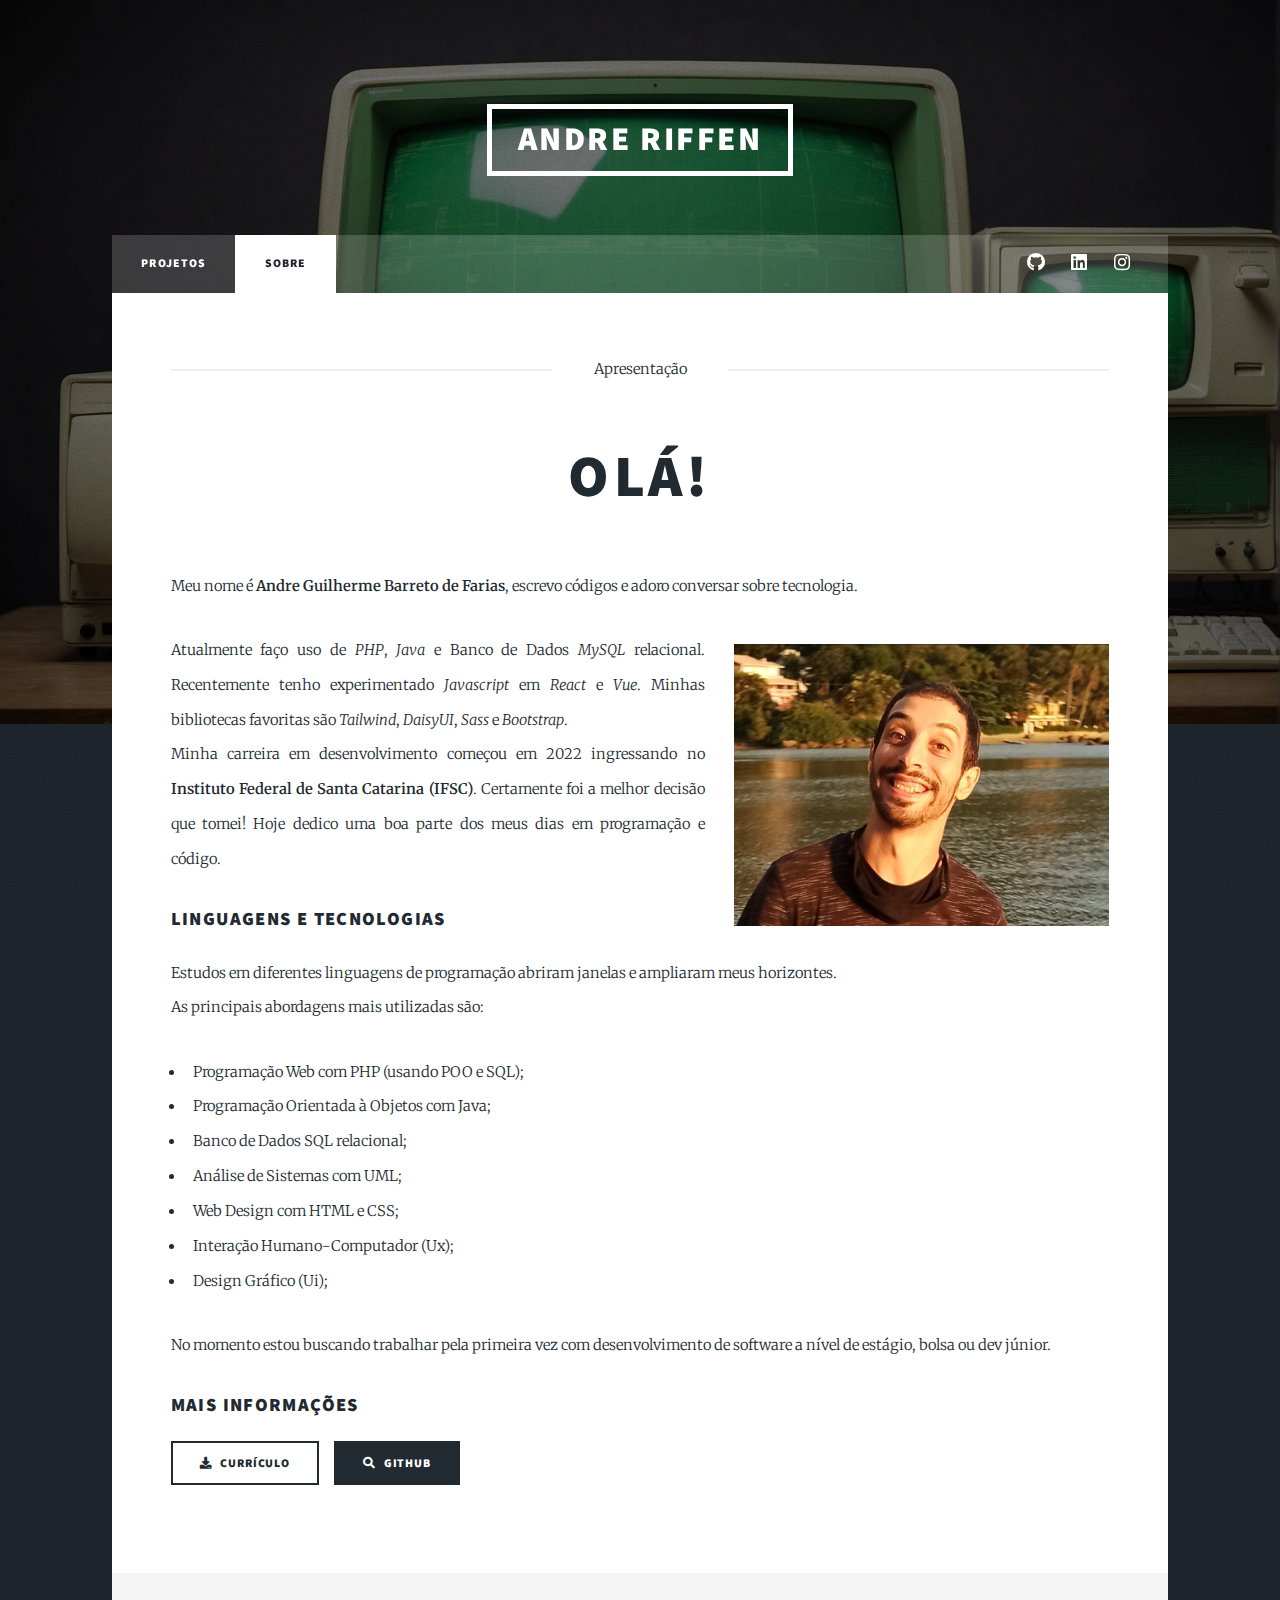
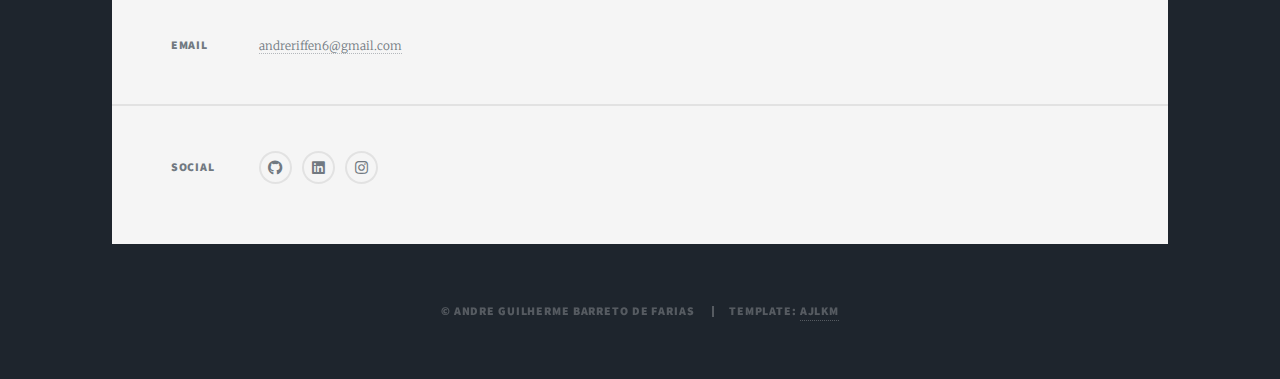
==== sobre.html @ a6f7c2d5 "Commit" ====
<!DOCTYPE HTML>
<html lang="pt">
	<head>
		<title>Andre Riffen - Sobre</title>
		<meta charset="utf-8" />
		<meta name="viewport" content="width=device-width, initial-scale=1, user-scalable=no" />
		<link rel="stylesheet" href="assets/css/main.css" />
		<noscript>
			<link rel="stylesheet" href="assets/css/noscript.css" />
		</noscript>
	</head>
	<body class="is-preload">
		<div id="wrapper">
			<header id="header">
				<a href="index.html" class="logo">Andre Riffen</a>
			</header>
			<nav id="nav">
				<ul class="links">
					<li>
						<a href="index.html#header">Projetos</a>
					</li>
					<li class="active">
						<a href="sobre.html">Sobre</a>
					</li>
				</ul>
				<ul class="icons">
					<li>
						<a href="https://github.com/andreriffen" class="icon brands fa-github" target="_blank">
							<span class="label">GitHub</span>
						</a>
					</li>
					<li>
						<a href="https://www.linkedin.com/in/andre-gbf/" class="icon brands fa-linkedin" target="_blank">
							<span class="label">LinkedIn</span>
						</a>
					</li>
					<li>
						<a href="https://instagram.com/andreriffen" class="icon brands fa-instagram" target="_blank">
							<span class="label">Instagram</span>
						</a>
					</li>
				</ul>
			</nav>
			<div id="main">
				<section class="post">
					<header class="major">
						<span class="date">Apresentação</span>
						<h1>Olá!</h1>
					</header>
					<p>Meu nome é <b>Andre Guilherme Barreto de Farias</b>, escrevo códigos e adoro conversar sobre tecnologia. </p>
					<p>
						<span class="image right">
							<img src="images/Perfil.jpg" alt="Imagem de Perfil de André." />
						</span> Atualmente faço uso de <i>PHP</i>, <i>Java</i> e Banco de Dados <i>MySQL</i> relacional. Recentemente tenho experimentado <i>Javascript</i> em <i>React</i> e <i>Vue</i>. Minhas bibliotecas favoritas são <i>Tailwind</i>, <i>DaisyUI</i>, <i>Sass</i> e <i>Bootstrap</i>. <br> Minha carreira em desenvolvimento começou em 2022 ingressando no <b>Instituto Federal de Santa Catarina (IFSC)</b>. Certamente foi a melhor decisão que tomei! Hoje dedico uma boa parte dos meus dias em programação e código.
					</p>
					<h3>Linguagens e tecnologias</h3>
					<p>Estudos em diferentes linguagens de programação abriram janelas e ampliaram meus horizontes. <br>As principais abordagens mais utilizadas são: </p>
					<ul>
						<li>Programação Web com PHP (usando POO e SQL);</li>
						<li>Programação Orientada à Objetos com Java;</li>
						<li>Banco de Dados SQL relacional;</li>
						<li>Análise de Sistemas com UML;</li>
						<li>Web Design com HTML e CSS;</li>
						<li>Interação Humano-Computador (Ux);</li>
						<li>Design Gráfico (Ui);</li>
					</ul>
					</p>
					<p>No momento estou buscando trabalhar pela primeira vez com desenvolvimento de software a nível de estágio, bolsa ou dev júnior.</p>
					<h3>Mais informações</h3>
					<ul class="actions">
						<li>
							<a href="https://drive.google.com/file/d/1slwstRq8w5-bL5fwJcNVkYHIpx7Bd0hh/view?usp=sharing" class="button icon solid fa-download">Currículo</a>
						</li>
						<li>
							<a href="https://github.com/andreriffen" class="button primary icon solid fa-search">GitHub</a>
						</li>
					</ul>
				</section>
			</div>
			<footer id="footer">
				<section class="split contact">
					<section>
						<h3>Email</h3>
						<p>
							<a href="mailto:andreriffen6@gmail.com"> andreriffen6@gmail.com</a>
						</p>
					</section>
					<section>
						<h3>Social</h3>
						<ul class="icons alt">
							<li>
								<a href="https://github.com/andreriffen/" class="icon brands alt fa-github" target="_blank">
									<span class="label">GitHub</span>
								</a>
							</li>
							<li>
								<a href="https://www.linkedin.com/in/andre-gbf/" class="icon brands alt fa-linkedin" target="_blank">
									<span class="label">LinkedIn</span>
								</a>
							</li>
							<li>
								<a href="https://www.instagram.com/andreriffen/" class="icon brands alt fa-instagram" target="_blank">
									<span class="label">Instagram</span>
								</a>
							</li>
						</ul>
					</section>
				</section>
			</footer>
			<div id="copyright">
				<ul>
					<li>&copy; Andre Guilherme Barreto de Farias</li>
					<li>Template: <a href="https://aj.lkn.io/" target="_blank">Ajlkm</a>
					</li>
				</ul>
			</div>
		</div>
		<script src="assets/js/jquery.min.js"></script>
		<script src="assets/js/jquery.scrollex.min.js"></script>
		<script src="assets/js/jquery.scrolly.min.js"></script>
		<script src="assets/js/browser.min.js"></script>
		<script src="assets/js/breakpoints.min.js"></script>
		<script src="assets/js/util.js"></script>
		<script src="assets/js/main.js"></script>
	</body>
</html>
---- assets/css/main.css ----
@import url(fontawesome-all.min.css);
@import url("https://fonts.googleapis.com/css?family=Merriweather:300,700,300italic,700italic|Source+Sans+Pro:900");

html, body, div, span, applet, object,
iframe, h1, h2, h3, h4, h5, h6, p, blockquote,
pre, a, abbr, acronym, address, big, cite,
code, del, dfn, em, img, ins, kbd, q, s, samp,
small, strike, strong, sub, sup, tt, var, b,
u, i, center, dl, dt, dd, ol, ul, li, fieldset,
form, label, legend, table, caption, tbody,
tfoot, thead, tr, th, td, article, aside,
canvas, details, embed, figure, figcaption,
footer, header, hgroup, menu, nav, output, ruby,
section, summary, time, mark, audio, video {
	margin: 0;
	padding: 0;
	border: 0;
	font-size: 100%;
	font: inherit;
	vertical-align: baseline;}

article, aside, details, figcaption, figure,
footer, header, hgroup, menu, nav, section {
	display: block;}

body {
	line-height: 1;
}

ol, ul {
	list-style: none;
}

blockquote, q {
	quotes: none;
}

	blockquote:before, blockquote:after, q:before, q:after {
		content: '';
		content: none;
	}

table {
	border-collapse: collapse;
	border-spacing: 0;
}

body {
	-webkit-text-size-adjust: none;
}

mark {
	background-color: transparent;
	color: inherit;
}

input::-moz-focus-inner {
	border: 0;
	padding: 0;
}

input, select, textarea {
	-moz-appearance: none;
	-webkit-appearance: none;
	-ms-appearance: none;
	appearance: none;
}

/* Basic */

	@-ms-viewport {
		width: device-width;
	}

	body {
		-ms-overflow-style: scrollbar;
	}

	@media screen and (max-width: 480px) {

		html, body {
			min-width: 320px;
		}

	}

	html {
		box-sizing: border-box;
	}

	*, *:before, *:after {
		box-sizing: inherit;
	}

	body {
		background-color: #1e252d;
	}

		body.is-preload *, body.is-preload *:before, body.is-preload *:after {
			-moz-animation: none !important;
			-webkit-animation: none !important;
			-ms-animation: none !important;
			animation: none !important;
			-moz-transition: none !important;
			-webkit-transition: none !important;
			-ms-transition: none !important;
			transition: none !important;
		}

/* Type */

	html {
		font-size: 16pt;
	}

		@media screen and (max-width: 1680px) {

			html {
				font-size: 12pt;
			}

		}

		@media screen and (max-width: 1280px) {

			html {
				font-size: 11pt;
			}

		}

		@media screen and (max-width: 360px) {

			html {
				font-size: 10pt;
			}

		}

	body {
		color: #212931;
	}

	body, input, select, textarea {
		font-family: "Merriweather", Georgia, serif;
		font-weight: 300;
		font-size: 1rem;
		line-height: 2.375;
	}

	a {
		-moz-transition: color 0.2s ease-in-out, background-color 0.2s ease-in-out, border-color 0.2s ease-in-out, box-shadow 0.2s ease-in-out;
		-webkit-transition: color 0.2s ease-in-out, background-color 0.2s ease-in-out, border-color 0.2s ease-in-out, box-shadow 0.2s ease-in-out;
		-ms-transition: color 0.2s ease-in-out, background-color 0.2s ease-in-out, border-color 0.2s ease-in-out, box-shadow 0.2s ease-in-out;
		transition: color 0.2s ease-in-out, background-color 0.2s ease-in-out, border-color 0.2s ease-in-out, box-shadow 0.2s ease-in-out;
		border-bottom: dotted 1px;
		text-decoration: none;
	}

		a:hover {
			border-bottom-color: transparent;
		}

	strong, b {
		font-weight: 600;
	}

	em, i {
		font-style: italic;
	}

	p {
		text-align: justify;
		margin: 0 0 2rem 0;
	}

	h1, h2, h3, h4, h5, h6 {
		font-family: "Source Sans Pro", Helvetica, sans-serif;
		font-weight: 900;
		line-height: 1.5;
		letter-spacing: 0.075em;
		text-transform: uppercase;
		margin: 0 0 1rem 0;
	}

		h1 a, h2 a, h3 a, h4 a, h5 a, h6 a {
			border-bottom: 0;
			color: inherit;
			text-decoration: none;
		}

	h1 {
		font-size: 4rem;
		line-height: 1.1;
		margin: 0 0 2rem 0;
	}

	h2 {
		font-size: 1.75rem;
		line-height: 1.3;
		margin: 0 0 1.5rem 0;
	}

	h3 {
		font-size: 1.25rem;
		margin: 0 0 1.5rem 0;
	}

	h4 {
		font-size: 1rem;
	}

	h5 {
		font-size: 0.9rem;
	}

	h6 {
		font-size: 0.8rem;
	}

	sub {
		font-size: 0.8rem;
		position: relative;
		top: 0.5rem;
	}

	sup {
		font-size: 0.8rem;
		position: relative;
		top: -0.5rem;
	}

	blockquote {
		border-left: solid 4px;
		font-style: italic;
		margin: 0 0 2rem 0;
		padding: 0.5rem 0 0.5rem 2rem;
	}

	code {
		border: solid 2px;
		font-family: "Courier New", monospace;
		font-size: 0.9rem;
		margin: 0 0.25rem;
		padding: 0.25rem 0.65rem;
	}

	pre {
		-webkit-overflow-scrolling: touch;
		font-family: "Courier New", monospace;
		font-size: 0.9rem;
		margin: 0 0 2rem 0;
	}

		pre code {
			display: block;
			line-height: 1.75;
			padding: 1rem 1.5rem;
			overflow-x: auto;
		}

	hr {
		border: 0;
		border-bottom: solid 2px;
		margin: 3rem 0;
	}

		hr.major {
			margin: 5rem 0;
		}

	.align-left {
		text-align: left;
	}

	.align-center {
		text-align: center;
	}

	.align-right {
		text-align: right;
	}

	input, select, textarea {
		color: #212931;
	}

	a {
		color: #212931;
		border-bottom-color: rgba(33, 41, 49, 0.5);
	}

		a:hover {
			border-bottom-color: transparent;
			color: #18bfef !important;
		}

	strong, b {
		color: #212931;
	}

	h1, h2, h3, h4, h5, h6 {
		color: #212931;
	}

	blockquote {
		border-left-color: #eeeeee;
	}

	code {
		background: rgba(220, 220, 220, 0.25);
		border-color: #eeeeee;
	}

	hr {
		border-bottom-color: #eeeeee;
	}

/* Row */

	.row {
		display: flex;
		flex-wrap: wrap;
		box-sizing: border-box;
		align-items: stretch;
	}

		.row > * {
			box-sizing: border-box;
		}

		.row.gtr-uniform > * > :last-child {
			margin-bottom: 0;
		}

		.row.aln-left {
			justify-content: flex-start;
		}

		.row.aln-center {
			justify-content: center;
		}

		.row.aln-right {
			justify-content: flex-end;
		}

		.row.aln-top {
			align-items: flex-start;
		}

		.row.aln-middle {
			align-items: center;
		}

		.row.aln-bottom {
			align-items: flex-end;
		}

		.row > .imp {
			order: -1;
		}

		.row > .col-1 {
			width: 8.33333%;
		}

		.row > .off-1 {
			margin-left: 8.33333%;
		}

		.row > .col-2 {
			width: 16.66667%;
		}

		.row > .off-2 {
			margin-left: 16.66667%;
		}

		.row > .col-3 {
			width: 25%;
		}

		.row > .off-3 {
			margin-left: 25%;
		}

		.row > .col-4 {
			width: 33.33333%;
		}

		.row > .off-4 {
			margin-left: 33.33333%;
		}

		.row > .col-5 {
			width: 41.66667%;
		}

		.row > .off-5 {
			margin-left: 41.66667%;
		}

		.row > .col-6 {
			width: 50%;
		}

		.row > .off-6 {
			margin-left: 50%;
		}

		.row > .col-7 {
			width: 58.33333%;
		}

		.row > .off-7 {
			margin-left: 58.33333%;
		}

		.row > .col-8 {
			width: 66.66667%;
		}

		.row > .off-8 {
			margin-left: 66.66667%;
		}

		.row > .col-9 {
			width: 75%;
		}

		.row > .off-9 {
			margin-left: 75%;
		}

		.row > .col-10 {
			width: 83.33333%;
		}

		.row > .off-10 {
			margin-left: 83.33333%;
		}

		.row > .col-11 {
			width: 91.66667%;
		}

		.row > .off-11 {
			margin-left: 91.66667%;
		}

		.row > .col-12 {
			width: 100%;
		}

		.row > .off-12 {
			margin-left: 100%;
		}

		.row.gtr-0 {
			margin-top: 0;
			margin-left: 0rem;
		}

			.row.gtr-0 > * {
				padding: 0 0 0 0rem;
			}

			.row.gtr-0.gtr-uniform {
				margin-top: 0rem;
			}

				.row.gtr-0.gtr-uniform > * {
					padding-top: 0rem;
				}

		.row.gtr-25 {
			margin-top: 0;
			margin-left: -0.375rem;
		}

			.row.gtr-25 > * {
				padding: 0 0 0 0.375rem;
			}

			.row.gtr-25.gtr-uniform {
				margin-top: -0.375rem;
			}

				.row.gtr-25.gtr-uniform > * {
					padding-top: 0.375rem;
				}

		.row.gtr-50 {
			margin-top: 0;
			margin-left: -0.75rem;
		}

			.row.gtr-50 > * {
				padding: 0 0 0 0.75rem;
			}

			.row.gtr-50.gtr-uniform {
				margin-top: -0.75rem;
			}

				.row.gtr-50.gtr-uniform > * {
					padding-top: 0.75rem;
				}

		.row {
			margin-top: 0;
			margin-left: -1.5rem;
		}

			.row > * {
				padding: 0 0 0 1.5rem;
			}

			.row.gtr-uniform {
				margin-top: -1.5rem;
			}

				.row.gtr-uniform > * {
					padding-top: 1.5rem;
				}

		.row.gtr-150 {
			margin-top: 0;
			margin-left: -2.25rem;
		}

			.row.gtr-150 > * {
				padding: 0 0 0 2.25rem;
			}

			.row.gtr-150.gtr-uniform {
				margin-top: -2.25rem;
			}

				.row.gtr-150.gtr-uniform > * {
					padding-top: 2.25rem;
				}

		.row.gtr-200 {
			margin-top: 0;
			margin-left: -3rem;
		}

			.row.gtr-200 > * {
				padding: 0 0 0 3rem;
			}

			.row.gtr-200.gtr-uniform {
				margin-top: -3rem;
			}

				.row.gtr-200.gtr-uniform > * {
					padding-top: 3rem;
				}
@media screen and(min-width: 2000px) {
	#wrapper > .bg{
		background-image: url("../../images/overlay.png"), linear-gradient(0deg, rgba(0, 0, 0, 0.1), rgba(0, 0, 0, 0.1)), url("../../images/bgg.jpg");
	}
	
}
		@media screen and (max-width: 1680px) {
			
			.row {
				display: flex;
				flex-wrap: wrap;
				box-sizing: border-box;
				align-items: stretch;
			}

				.row > * {
					box-sizing: border-box;
				}

				.row.gtr-uniform > * > :last-child {
					margin-bottom: 0;
				}

				.row.aln-left {
					justify-content: flex-start;
				}

				.row.aln-center {
					justify-content: center;
				}

				.row.aln-right {
					justify-content: flex-end;
				}

				.row.aln-top {
					align-items: flex-start;
				}

				.row.aln-middle {
					align-items: center;
				}

				.row.aln-bottom {
					align-items: flex-end;
				}

				.row > .imp-xlarge {
					order: -1;
				}

				.row > .col-1-xlarge {
					width: 8.33333%;
				}

				.row > .off-1-xlarge {
					margin-left: 8.33333%;
				}

				.row > .col-2-xlarge {
					width: 16.66667%;
				}

				.row > .off-2-xlarge {
					margin-left: 16.66667%;
				}

				.row > .col-3-xlarge {
					width: 25%;
				}

				.row > .off-3-xlarge {
					margin-left: 25%;
				}

				.row > .col-4-xlarge {
					width: 33.33333%;
				}

				.row > .off-4-xlarge {
					margin-left: 33.33333%;
				}

				.row > .col-5-xlarge {
					width: 41.66667%;
				}

				.row > .off-5-xlarge {
					margin-left: 41.66667%;
				}

				.row > .col-6-xlarge {
					width: 50%;
				}

				.row > .off-6-xlarge {
					margin-left: 50%;
				}

				.row > .col-7-xlarge {
					width: 58.33333%;
				}

				.row > .off-7-xlarge {
					margin-left: 58.33333%;
				}

				.row > .col-8-xlarge {
					width: 66.66667%;
				}

				.row > .off-8-xlarge {
					margin-left: 66.66667%;
				}

				.row > .col-9-xlarge {
					width: 75%;
				}

				.row > .off-9-xlarge {
					margin-left: 75%;
				}

				.row > .col-10-xlarge {
					width: 83.33333%;
				}

				.row > .off-10-xlarge {
					margin-left: 83.33333%;
				}

				.row > .col-11-xlarge {
					width: 91.66667%;
				}

				.row > .off-11-xlarge {
					margin-left: 91.66667%;
				}

				.row > .col-12-xlarge {
					width: 100%;
				}

				.row > .off-12-xlarge {
					margin-left: 100%;
				}

				.row.gtr-0 {
					margin-top: 0;
					margin-left: 0rem;
				}

					.row.gtr-0 > * {
						padding: 0 0 0 0rem;
					}

					.row.gtr-0.gtr-uniform {
						margin-top: 0rem;
					}

						.row.gtr-0.gtr-uniform > * {
							padding-top: 0rem;
						}

				.row.gtr-25 {
					margin-top: 0;
					margin-left: -0.375rem;
				}

					.row.gtr-25 > * {
						padding: 0 0 0 0.375rem;
					}

					.row.gtr-25.gtr-uniform {
						margin-top: -0.375rem;
					}

						.row.gtr-25.gtr-uniform > * {
							padding-top: 0.375rem;
						}

				.row.gtr-50 {
					margin-top: 0;
					margin-left: -0.75rem;
				}

					.row.gtr-50 > * {
						padding: 0 0 0 0.75rem;
					}

					.row.gtr-50.gtr-uniform {
						margin-top: -0.75rem;
					}

						.row.gtr-50.gtr-uniform > * {
							padding-top: 0.75rem;
						}

				.row {
					margin-top: 0;
					margin-left: -1.5rem;
				}

					.row > * {
						padding: 0 0 0 1.5rem;
					}

					.row.gtr-uniform {
						margin-top: -1.5rem;
					}

						.row.gtr-uniform > * {
							padding-top: 1.5rem;
						}

				.row.gtr-150 {
					margin-top: 0;
					margin-left: -2.25rem;
				}

					.row.gtr-150 > * {
						padding: 0 0 0 2.25rem;
					}

					.row.gtr-150.gtr-uniform {
						margin-top: -2.25rem;
					}

						.row.gtr-150.gtr-uniform > * {
							padding-top: 2.25rem;
						}

				.row.gtr-200 {
					margin-top: 0;
					margin-left: -3rem;
				}

					.row.gtr-200 > * {
						padding: 0 0 0 3rem;
					}

					.row.gtr-200.gtr-uniform {
						margin-top: -3rem;
					}

						.row.gtr-200.gtr-uniform > * {
							padding-top: 3rem;
						}

		}

		@media screen and (max-width: 1280px) {

			.row {
				display: flex;
				flex-wrap: wrap;
				box-sizing: border-box;
				align-items: stretch;
			}

				.row > * {
					box-sizing: border-box;
				}

				.row.gtr-uniform > * > :last-child {
					margin-bottom: 0;
				}

				.row.aln-left {
					justify-content: flex-start;
				}

				.row.aln-center {
					justify-content: center;
				}

				.row.aln-right {
					justify-content: flex-end;
				}

				.row.aln-top {
					align-items: flex-start;
				}

				.row.aln-middle {
					align-items: center;
				}

				.row.aln-bottom {
					align-items: flex-end;
				}

				.row > .imp-large {
					order: -1;
				}

				.row > .col-1-large {
					width: 8.33333%;
				}

				.row > .off-1-large {
					margin-left: 8.33333%;
				}

				.row > .col-2-large {
					width: 16.66667%;
				}

				.row > .off-2-large {
					margin-left: 16.66667%;
				}

				.row > .col-3-large {
					width: 25%;
				}

				.row > .off-3-large {
					margin-left: 25%;
				}

				.row > .col-4-large {
					width: 33.33333%;
				}

				.row > .off-4-large {
					margin-left: 33.33333%;
				}

				.row > .col-5-large {
					width: 41.66667%;
				}

				.row > .off-5-large {
					margin-left: 41.66667%;
				}

				.row > .col-6-large {
					width: 50%;
				}

				.row > .off-6-large {
					margin-left: 50%;
				}

				.row > .col-7-large {
					width: 58.33333%;
				}

				.row > .off-7-large {
					margin-left: 58.33333%;
				}

				.row > .col-8-large {
					width: 66.66667%;
				}

				.row > .off-8-large {
					margin-left: 66.66667%;
				}

				.row > .col-9-large {
					width: 75%;
				}

				.row > .off-9-large {
					margin-left: 75%;
				}

				.row > .col-10-large {
					width: 83.33333%;
				}

				.row > .off-10-large {
					margin-left: 83.33333%;
				}

				.row > .col-11-large {
					width: 91.66667%;
				}

				.row > .off-11-large {
					margin-left: 91.66667%;
				}

				.row > .col-12-large {
					width: 100%;
				}

				.row > .off-12-large {
					margin-left: 100%;
				}

				.row.gtr-0 {
					margin-top: 0;
					margin-left: 0rem;
				}

					.row.gtr-0 > * {
						padding: 0 0 0 0rem;
					}

					.row.gtr-0.gtr-uniform {
						margin-top: 0rem;
					}

						.row.gtr-0.gtr-uniform > * {
							padding-top: 0rem;
						}

				.row.gtr-25 {
					margin-top: 0;
					margin-left: -0.375rem;
				}

					.row.gtr-25 > * {
						padding: 0 0 0 0.375rem;
					}

					.row.gtr-25.gtr-uniform {
						margin-top: -0.375rem;
					}

						.row.gtr-25.gtr-uniform > * {
							padding-top: 0.375rem;
						}

				.row.gtr-50 {
					margin-top: 0;
					margin-left: -0.75rem;
				}

					.row.gtr-50 > * {
						padding: 0 0 0 0.75rem;
					}

					.row.gtr-50.gtr-uniform {
						margin-top: -0.75rem;
					}

						.row.gtr-50.gtr-uniform > * {
							padding-top: 0.75rem;
						}

				.row {
					margin-top: 0;
					margin-left: -1.5rem;
				}

					.row > * {
						padding: 0 0 0 1.5rem;
					}

					.row.gtr-uniform {
						margin-top: -1.5rem;
					}

						.row.gtr-uniform > * {
							padding-top: 1.5rem;
						}

				.row.gtr-150 {
					margin-top: 0;
					margin-left: -2.25rem;
				}

					.row.gtr-150 > * {
						padding: 0 0 0 2.25rem;
					}

					.row.gtr-150.gtr-uniform {
						margin-top: -2.25rem;
					}

						.row.gtr-150.gtr-uniform > * {
							padding-top: 2.25rem;
						}

				.row.gtr-200 {
					margin-top: 0;
					margin-left: -3rem;
				}

					.row.gtr-200 > * {
						padding: 0 0 0 3rem;
					}

					.row.gtr-200.gtr-uniform {
						margin-top: -3rem;
					}

						.row.gtr-200.gtr-uniform > * {
							padding-top: 3rem;
						}

		}

		@media screen and (max-width: 980px) {

			.row {
				display: flex;
				flex-wrap: wrap;
				box-sizing: border-box;
				align-items: stretch;
			}

				.row > * {
					box-sizing: border-box;
				}

				.row.gtr-uniform > * > :last-child {
					margin-bottom: 0;
				}

				.row.aln-left {
					justify-content: flex-start;
				}

				.row.aln-center {
					justify-content: center;
				}

				.row.aln-right {
					justify-content: flex-end;
				}

				.row.aln-top {
					align-items: flex-start;
				}

				.row.aln-middle {
					align-items: center;
				}

				.row.aln-bottom {
					align-items: flex-end;
				}

				.row > .imp-medium {
					order: -1;
				}

				.row > .col-1-medium {
					width: 8.33333%;
				}

				.row > .off-1-medium {
					margin-left: 8.33333%;
				}

				.row > .col-2-medium {
					width: 16.66667%;
				}

				.row > .off-2-medium {
					margin-left: 16.66667%;
				}

				.row > .col-3-medium {
					width: 25%;
				}

				.row > .off-3-medium {
					margin-left: 25%;
				}

				.row > .col-4-medium {
					width: 33.33333%;
				}

				.row > .off-4-medium {
					margin-left: 33.33333%;
				}

				.row > .col-5-medium {
					width: 41.66667%;
				}

				.row > .off-5-medium {
					margin-left: 41.66667%;
				}

				.row > .col-6-medium {
					width: 50%;
				}

				.row > .off-6-medium {
					margin-left: 50%;
				}

				.row > .col-7-medium {
					width: 58.33333%;
				}

				.row > .off-7-medium {
					margin-left: 58.33333%;
				}

				.row > .col-8-medium {
					width: 66.66667%;
				}

				.row > .off-8-medium {
					margin-left: 66.66667%;
				}

				.row > .col-9-medium {
					width: 75%;
				}

				.row > .off-9-medium {
					margin-left: 75%;
				}

				.row > .col-10-medium {
					width: 83.33333%;
				}

				.row > .off-10-medium {
					margin-left: 83.33333%;
				}

				.row > .col-11-medium {
					width: 91.66667%;
				}

				.row > .off-11-medium {
					margin-left: 91.66667%;
				}

				.row > .col-12-medium {
					width: 100%;
				}

				.row > .off-12-medium {
					margin-left: 100%;
				}

				.row.gtr-0 {
					margin-top: 0;
					margin-left: 0rem;
				}

					.row.gtr-0 > * {
						padding: 0 0 0 0rem;
					}

					.row.gtr-0.gtr-uniform {
						margin-top: 0rem;
					}

						.row.gtr-0.gtr-uniform > * {
							padding-top: 0rem;
						}

				.row.gtr-25 {
					margin-top: 0;
					margin-left: -0.375rem;
				}

					.row.gtr-25 > * {
						padding: 0 0 0 0.375rem;
					}

					.row.gtr-25.gtr-uniform {
						margin-top: -0.375rem;
					}

						.row.gtr-25.gtr-uniform > * {
							padding-top: 0.375rem;
						}

				.row.gtr-50 {
					margin-top: 0;
					margin-left: -0.75rem;
				}

					.row.gtr-50 > * {
						padding: 0 0 0 0.75rem;
					}

					.row.gtr-50.gtr-uniform {
						margin-top: -0.75rem;
					}

						.row.gtr-50.gtr-uniform > * {
							padding-top: 0.75rem;
						}

				.row {
					margin-top: 0;
					margin-left: -1.5rem;
				}

					.row > * {
						padding: 0 0 0 1.5rem;
					}

					.row.gtr-uniform {
						margin-top: -1.5rem;
					}

						.row.gtr-uniform > * {
							padding-top: 1.5rem;
						}

				.row.gtr-150 {
					margin-top: 0;
					margin-left: -2.25rem;
				}

					.row.gtr-150 > * {
						padding: 0 0 0 2.25rem;
					}

					.row.gtr-150.gtr-uniform {
						margin-top: -2.25rem;
					}

						.row.gtr-150.gtr-uniform > * {
							padding-top: 2.25rem;
						}

				.row.gtr-200 {
					margin-top: 0;
					margin-left: -3rem;
				}

					.row.gtr-200 > * {
						padding: 0 0 0 3rem;
					}

					.row.gtr-200.gtr-uniform {
						margin-top: -3rem;
					}

						.row.gtr-200.gtr-uniform > * {
							padding-top: 3rem;
						}

		}

		@media screen and (max-width: 736px) {

			.row {
				display: flex;
				flex-wrap: wrap;
				box-sizing: border-box;
				align-items: stretch;
			}

				.row > * {
					box-sizing: border-box;
				}

				.row.gtr-uniform > * > :last-child {
					margin-bottom: 0;
				}

				.row.aln-left {
					justify-content: flex-start;
				}

				.row.aln-center {
					justify-content: center;
				}

				.row.aln-right {
					justify-content: flex-end;
				}

				.row.aln-top {
					align-items: flex-start;
				}

				.row.aln-middle {
					align-items: center;
				}

				.row.aln-bottom {
					align-items: flex-end;
				}

				.row > .imp-small {
					order: -1;
				}

				.row > .col-1-small {
					width: 8.33333%;
				}

				.row > .off-1-small {
					margin-left: 8.33333%;
				}

				.row > .col-2-small {
					width: 16.66667%;
				}

				.row > .off-2-small {
					margin-left: 16.66667%;
				}

				.row > .col-3-small {
					width: 25%;
				}

				.row > .off-3-small {
					margin-left: 25%;
				}

				.row > .col-4-small {
					width: 33.33333%;
				}

				.row > .off-4-small {
					margin-left: 33.33333%;
				}

				.row > .col-5-small {
					width: 41.66667%;
				}

				.row > .off-5-small {
					margin-left: 41.66667%;
				}

				.row > .col-6-small {
					width: 50%;
				}

				.row > .off-6-small {
					margin-left: 50%;
				}

				.row > .col-7-small {
					width: 58.33333%;
				}

				.row > .off-7-small {
					margin-left: 58.33333%;
				}

				.row > .col-8-small {
					width: 66.66667%;
				}

				.row > .off-8-small {
					margin-left: 66.66667%;
				}

				.row > .col-9-small {
					width: 75%;
				}

				.row > .off-9-small {
					margin-left: 75%;
				}

				.row > .col-10-small {
					width: 83.33333%;
				}

				.row > .off-10-small {
					margin-left: 83.33333%;
				}

				.row > .col-11-small {
					width: 91.66667%;
				}

				.row > .off-11-small {
					margin-left: 91.66667%;
				}

				.row > .col-12-small {
					width: 100%;
				}

				.row > .off-12-small {
					margin-left: 100%;
				}

				.row.gtr-0 {
					margin-top: 0;
					margin-left: 0rem;
				}

					.row.gtr-0 > * {
						padding: 0 0 0 0rem;
					}

					.row.gtr-0.gtr-uniform {
						margin-top: 0rem;
					}

						.row.gtr-0.gtr-uniform > * {
							padding-top: 0rem;
						}

				.row.gtr-25 {
					margin-top: 0;
					margin-left: -0.375rem;
				}

					.row.gtr-25 > * {
						padding: 0 0 0 0.375rem;
					}

					.row.gtr-25.gtr-uniform {
						margin-top: -0.375rem;
					}

						.row.gtr-25.gtr-uniform > * {
							padding-top: 0.375rem;
						}

				.row.gtr-50 {
					margin-top: 0;
					margin-left: -0.75rem;
				}

					.row.gtr-50 > * {
						padding: 0 0 0 0.75rem;
					}

					.row.gtr-50.gtr-uniform {
						margin-top: -0.75rem;
					}

						.row.gtr-50.gtr-uniform > * {
							padding-top: 0.75rem;
						}

				.row {
					margin-top: 0;
					margin-left: -1.5rem;
				}

					.row > * {
						padding: 0 0 0 1.5rem;
					}

					.row.gtr-uniform {
						margin-top: -1.5rem;
					}

						.row.gtr-uniform > * {
							padding-top: 1.5rem;
						}

				.row.gtr-150 {
					margin-top: 0;
					margin-left: -2.25rem;
				}

					.row.gtr-150 > * {
						padding: 0 0 0 2.25rem;
					}

					.row.gtr-150.gtr-uniform {
						margin-top: -2.25rem;
					}

						.row.gtr-150.gtr-uniform > * {
							padding-top: 2.25rem;
						}

				.row.gtr-200 {
					margin-top: 0;
					margin-left: -3rem;
				}

					.row.gtr-200 > * {
						padding: 0 0 0 3rem;
					}

					.row.gtr-200.gtr-uniform {
						margin-top: -3rem;
					}

						.row.gtr-200.gtr-uniform > * {
							padding-top: 3rem;
						}

		}

		@media screen and (max-width: 480px) {

			.row {
				display: flex;
				flex-wrap: wrap;
				box-sizing: border-box;
				align-items: stretch;
			}

				.row > * {
					box-sizing: border-box;
				}

				.row.gtr-uniform > * > :last-child {
					margin-bottom: 0;
				}

				.row.aln-left {
					justify-content: flex-start;
				}

				.row.aln-center {
					justify-content: center;
				}

				.row.aln-right {
					justify-content: flex-end;
				}

				.row.aln-top {
					align-items: flex-start;
				}

				.row.aln-middle {
					align-items: center;
				}

				.row.aln-bottom {
					align-items: flex-end;
				}

				.row > .imp-xsmall {
					order: -1;
				}

				.row > .col-1-xsmall {
					width: 8.33333%;
				}

				.row > .off-1-xsmall {
					margin-left: 8.33333%;
				}

				.row > .col-2-xsmall {
					width: 16.66667%;
				}

				.row > .off-2-xsmall {
					margin-left: 16.66667%;
				}

				.row > .col-3-xsmall {
					width: 25%;
				}

				.row > .off-3-xsmall {
					margin-left: 25%;
				}

				.row > .col-4-xsmall {
					width: 33.33333%;
				}

				.row > .off-4-xsmall {
					margin-left: 33.33333%;
				}

				.row > .col-5-xsmall {
					width: 41.66667%;
				}

				.row > .off-5-xsmall {
					margin-left: 41.66667%;
				}

				.row > .col-6-xsmall {
					width: 50%;
				}

				.row > .off-6-xsmall {
					margin-left: 50%;
				}

				.row > .col-7-xsmall {
					width: 58.33333%;
				}

				.row > .off-7-xsmall {
					margin-left: 58.33333%;
				}

				.row > .col-8-xsmall {
					width: 66.66667%;
				}

				.row > .off-8-xsmall {
					margin-left: 66.66667%;
				}

				.row > .col-9-xsmall {
					width: 75%;
				}

				.row > .off-9-xsmall {
					margin-left: 75%;
				}

				.row > .col-10-xsmall {
					width: 83.33333%;
				}

				.row > .off-10-xsmall {
					margin-left: 83.33333%;
				}

				.row > .col-11-xsmall {
					width: 91.66667%;
				}

				.row > .off-11-xsmall {
					margin-left: 91.66667%;
				}

				.row > .col-12-xsmall {
					width: 100%;
				}

				.row > .off-12-xsmall {
					margin-left: 100%;
				}

				.row.gtr-0 {
					margin-top: 0;
					margin-left: 0rem;
				}

					.row.gtr-0 > * {
						padding: 0 0 0 0rem;
					}

					.row.gtr-0.gtr-uniform {
						margin-top: 0rem;
					}

						.row.gtr-0.gtr-uniform > * {
							padding-top: 0rem;
						}

				.row.gtr-25 {
					margin-top: 0;
					margin-left: -0.375rem;
				}

					.row.gtr-25 > * {
						padding: 0 0 0 0.375rem;
					}

					.row.gtr-25.gtr-uniform {
						margin-top: -0.375rem;
					}

						.row.gtr-25.gtr-uniform > * {
							padding-top: 0.375rem;
						}

				.row.gtr-50 {
					margin-top: 0;
					margin-left: -0.75rem;
				}

					.row.gtr-50 > * {
						padding: 0 0 0 0.75rem;
					}

					.row.gtr-50.gtr-uniform {
						margin-top: -0.75rem;
					}

						.row.gtr-50.gtr-uniform > * {
							padding-top: 0.75rem;
						}

				.row {
					margin-top: 0;
					margin-left: -1.5rem;
				}

					.row > * {
						padding: 0 0 0 1.5rem;
					}

					.row.gtr-uniform {
						margin-top: -1.5rem;
					}

						.row.gtr-uniform > * {
							padding-top: 1.5rem;
						}

				.row.gtr-150 {
					margin-top: 0;
					margin-left: -2.25rem;
				}

					.row.gtr-150 > * {
						padding: 0 0 0 2.25rem;
					}

					.row.gtr-150.gtr-uniform {
						margin-top: -2.25rem;
					}

						.row.gtr-150.gtr-uniform > * {
							padding-top: 2.25rem;
						}

				.row.gtr-200 {
					margin-top: 0;
					margin-left: -3rem;
				}

					.row.gtr-200 > * {
						padding: 0 0 0 3rem;
					}

					.row.gtr-200.gtr-uniform {
						margin-top: -3rem;
					}

						.row.gtr-200.gtr-uniform > * {
							padding-top: 3rem;
						}

		}

		@media screen and (max-width: 360px) {

			.row {
				display: flex;
				flex-wrap: wrap;
				box-sizing: border-box;
				align-items: stretch;
			}

				.row > * {
					box-sizing: border-box;
				}

				.row.gtr-uniform > * > :last-child {
					margin-bottom: 0;
				}

				.row.aln-left {
					justify-content: flex-start;
				}

				.row.aln-center {
					justify-content: center;
				}

				.row.aln-right {
					justify-content: flex-end;
				}

				.row.aln-top {
					align-items: flex-start;
				}

				.row.aln-middle {
					align-items: center;
				}

				.row.aln-bottom {
					align-items: flex-end;
				}

				.row > .imp-xxsmall {
					order: -1;
				}

				.row > .col-1-xxsmall {
					width: 8.33333%;
				}

				.row > .off-1-xxsmall {
					margin-left: 8.33333%;
				}

				.row > .col-2-xxsmall {
					width: 16.66667%;
				}

				.row > .off-2-xxsmall {
					margin-left: 16.66667%;
				}

				.row > .col-3-xxsmall {
					width: 25%;
				}

				.row > .off-3-xxsmall {
					margin-left: 25%;
				}

				.row > .col-4-xxsmall {
					width: 33.33333%;
				}

				.row > .off-4-xxsmall {
					margin-left: 33.33333%;
				}

				.row > .col-5-xxsmall {
					width: 41.66667%;
				}

				.row > .off-5-xxsmall {
					margin-left: 41.66667%;
				}

				.row > .col-6-xxsmall {
					width: 50%;
				}

				.row > .off-6-xxsmall {
					margin-left: 50%;
				}

				.row > .col-7-xxsmall {
					width: 58.33333%;
				}

				.row > .off-7-xxsmall {
					margin-left: 58.33333%;
				}

				.row > .col-8-xxsmall {
					width: 66.66667%;
				}

				.row > .off-8-xxsmall {
					margin-left: 66.66667%;
				}

				.row > .col-9-xxsmall {
					width: 75%;
				}

				.row > .off-9-xxsmall {
					margin-left: 75%;
				}

				.row > .col-10-xxsmall {
					width: 83.33333%;
				}

				.row > .off-10-xxsmall {
					margin-left: 83.33333%;
				}

				.row > .col-11-xxsmall {
					width: 91.66667%;
				}

				.row > .off-11-xxsmall {
					margin-left: 91.66667%;
				}

				.row > .col-12-xxsmall {
					width: 100%;
				}

				.row > .off-12-xxsmall {
					margin-left: 100%;
				}

				.row.gtr-0 {
					margin-top: 0;
					margin-left: 0rem;
				}

					.row.gtr-0 > * {
						padding: 0 0 0 0rem;
					}

					.row.gtr-0.gtr-uniform {
						margin-top: 0rem;
					}

						.row.gtr-0.gtr-uniform > * {
							padding-top: 0rem;
						}

				.row.gtr-25 {
					margin-top: 0;
					margin-left: -0.375rem;
				}

					.row.gtr-25 > * {
						padding: 0 0 0 0.375rem;
					}

					.row.gtr-25.gtr-uniform {
						margin-top: -0.375rem;
					}

						.row.gtr-25.gtr-uniform > * {
							padding-top: 0.375rem;
						}

				.row.gtr-50 {
					margin-top: 0;
					margin-left: -0.75rem;
				}

					.row.gtr-50 > * {
						padding: 0 0 0 0.75rem;
					}

					.row.gtr-50.gtr-uniform {
						margin-top: -0.75rem;
					}

						.row.gtr-50.gtr-uniform > * {
							padding-top: 0.75rem;
						}

				.row {
					margin-top: 0;
					margin-left: -1.5rem;
				}

					.row > * {
						padding: 0 0 0 1.5rem;
					}

					.row.gtr-uniform {
						margin-top: -1.5rem;
					}

						.row.gtr-uniform > * {
							padding-top: 1.5rem;
						}

				.row.gtr-150 {
					margin-top: 0;
					margin-left: -2.25rem;
				}

					.row.gtr-150 > * {
						padding: 0 0 0 2.25rem;
					}

					.row.gtr-150.gtr-uniform {
						margin-top: -2.25rem;
					}

						.row.gtr-150.gtr-uniform > * {
							padding-top: 2.25rem;
						}

				.row.gtr-200 {
					margin-top: 0;
					margin-left: -3rem;
				}

					.row.gtr-200 > * {
						padding: 0 0 0 3rem;
					}

					.row.gtr-200.gtr-uniform {
						margin-top: -3rem;
					}

						.row.gtr-200.gtr-uniform > * {
							padding-top: 3rem;
						}

		}

/* Box */

	.box {
		border: solid 2px;
		margin-bottom: 2rem;
		padding: 1.5rem;
	}

		.box > :last-child,
		.box > :last-child > :last-child,
		.box > :last-child > :last-child > :last-child {
			margin-bottom: 0;
		}

		.box.alt {
			border: 0;
			border-radius: 0;
			padding: 0;
		}

	.box {
		border-color: #eeeeee;
	}

/* Button */

	input[type="submit"],
	input[type="reset"],
	input[type="button"],
	button,
	.button {
		-moz-appearance: none;
		-webkit-appearance: none;
		-ms-appearance: none;
		appearance: none;
		-moz-transition: background-color 0.2s ease-in-out, box-shadow 0.2s ease-in-out, color 0.2s ease-in-out;
		-webkit-transition: background-color 0.2s ease-in-out, box-shadow 0.2s ease-in-out, color 0.2s ease-in-out;
		-ms-transition: background-color 0.2s ease-in-out, box-shadow 0.2s ease-in-out, color 0.2s ease-in-out;
		transition: background-color 0.2s ease-in-out, box-shadow 0.2s ease-in-out, color 0.2s ease-in-out;
		border: 0;
		border-radius: 0;
		cursor: pointer;
		display: inline-block;
		font-family: "Source Sans Pro", Helvetica, sans-serif;
		font-size: 0.8rem;
		font-weight: 900;
		letter-spacing: 0.075em;
		height: 3rem;
		line-height: 3rem;
		padding: 0 2rem;
		text-align: center;
		text-decoration: none;
		text-transform: uppercase;
		white-space: nowrap;
	}

		input[type="submit"].icon:before,
		input[type="reset"].icon:before,
		input[type="button"].icon:before,
		button.icon:before,
		.button.icon:before {
			margin-right: 0.5rem;
		}

		input[type="submit"].icon.solo,
		input[type="reset"].icon.solo,
		input[type="button"].icon.solo,
		button.icon.solo,
		.button.icon.solo {
			position: relative;
			width: 4rem;
			height: 4rem;
			line-height: 4rem;
			border-radius: 4rem;
			text-indent: 4rem;
			overflow: hidden;
			padding: 0;
			white-space: nowrap;
		}

			input[type="submit"].icon.solo:before,
			input[type="reset"].icon.solo:before,
			input[type="button"].icon.solo:before,
			button.icon.solo:before,
			.button.icon.solo:before {
				position: absolute;
				display: block;
				top: 0;
				left: 0;
				width: inherit;
				height: inherit;
				line-height: inherit;
				font-size: 1.25rem;
				margin-right: 0;
				text-align: center;
				text-indent: 0;
			}

		input[type="submit"].fit,
		input[type="reset"].fit,
		input[type="button"].fit,
		button.fit,
		.button.fit {
			width: 100%;
		}

		input[type="submit"].small,
		input[type="reset"].small,
		input[type="button"].small,
		button.small,
		.button.small {
			font-size: 0.7rem;
			height: 2.5rem;
			line-height: 2.5rem;
			padding: 0 1.5rem;
		}

		input[type="submit"].large,
		input[type="reset"].large,
		input[type="button"].large,
		button.large,
		.button.large {
			font-size: 0.9rem;
			height: 3.5rem;
			line-height: 3.5rem;
			padding: 0 2.75rem;
		}

		@media screen and (max-width: 980px) {

			input[type="submit"],
			input[type="reset"],
			input[type="button"],
			button,
			.button {
				font-size: 0.9rem;
				height: 3.25rem;
				line-height: 3.25rem;
			}

				input[type="submit"].large,
				input[type="reset"].large,
				input[type="button"].large,
				button.large,
				.button.large {
					font-size: 1rem;
					height: 3.75rem;
					line-height: 3.75rem;
				}

		}

		input[type="submit"].disabled, input[type="submit"]:disabled,
		input[type="reset"].disabled,
		input[type="reset"]:disabled,
		input[type="button"].disabled,
		input[type="button"]:disabled,
		button.disabled,
		button:disabled,
		.button.disabled,
		.button:disabled {
			pointer-events: none;
			opacity: 0.25;
		}

	input[type="submit"],
	input[type="reset"],
	input[type="button"],
	button,
	.button {
		background-color: transparent;
		box-shadow: inset 0 0 0 2px #212931;
		color: #212931 !important;
	}

		input[type="submit"]:hover,
		input[type="reset"]:hover,
		input[type="button"]:hover,
		button:hover,
		.button:hover {
			box-shadow: inset 0 0 0 2px #18bfef;
			color: #18bfef !important;
		}

		input[type="submit"].primary,
		input[type="reset"].primary,
		input[type="button"].primary,
		button.primary,
		.button.primary {
			background-color: #212931;
			box-shadow: none;
			color: #ffffff !important;
		}

			input[type="submit"].primary:hover,
			input[type="reset"].primary:hover,
			input[type="button"].primary:hover,
			button.primary:hover,
			.button.primary:hover {
				background-color: #18bfef;
			}

/* Form */

	form {
		margin: 0 0 2rem 0;
	}

		form > :last-child {
			margin-bottom: 0;
		}

		form > .fields {
			display: -moz-flex;
			display: -webkit-flex;
			display: -ms-flex;
			display: flex;
			-moz-flex-wrap: wrap;
			-webkit-flex-wrap: wrap;
			-ms-flex-wrap: wrap;
			flex-wrap: wrap;
			width: calc(100% + 3rem);
			margin: -1.5rem 0 2rem -1.5rem;
		}

			form > .fields > .field {
				-moz-flex-grow: 0;
				-webkit-flex-grow: 0;
				-ms-flex-grow: 0;
				flex-grow: 0;
				-moz-flex-shrink: 0;
				-webkit-flex-shrink: 0;
				-ms-flex-shrink: 0;
				flex-shrink: 0;
				padding: 1.5rem 0 0 1.5rem;
				width: calc(100% - 1.5rem);
			}

				form > .fields > .field.half {
					width: calc(50% - 0.75rem);
				}

				form > .fields > .field.third {
					width: calc(100%/3 - 0.5rem);
				}

				form > .fields > .field.quarter {
					width: calc(25% - 0.375rem);
				}

		@media screen and (max-width: 480px) {

			form > .fields {
				width: calc(100% + 3rem);
				margin: -1.5rem 0 2rem -1.5rem;
			}

				form > .fields > .field {
					padding: 1.5rem 0 0 1.5rem;
					width: calc(100% - 1.5rem);
				}

					form > .fields > .field.half {
						width: calc(100% - 1.5rem);
					}

					form > .fields > .field.third {
						width: calc(100% - 1.5rem);
					}

					form > .fields > .field.quarter {
						width: calc(100% - 1.5rem);
					}

		}

	label {
		display: block;
		font-family: "Source Sans Pro", Helvetica, sans-serif;
		font-weight: 900;
		line-height: 1.5;
		letter-spacing: 0.075em;
		font-size: 0.8rem;
		text-transform: uppercase;
		margin: 0 0 0.75rem 0;
	}

		@media screen and (max-width: 980px) {

			label {
				font-size: 0.9rem;
			}

		}

	input[type="text"],
	input[type="password"],
	input[type="email"],
	select,
	textarea {
		-moz-appearance: none;
		-webkit-appearance: none;
		-ms-appearance: none;
		appearance: none;
		background: transparent;
		border-radius: 0;
		border: solid 2px;
		color: inherit;
		display: block;
		outline: 0;
		padding: 0 1rem;
		text-decoration: none;
		width: 100%;
	}

		input[type="text"]:invalid,
		input[type="password"]:invalid,
		input[type="email"]:invalid,
		select:invalid,
		textarea:invalid {
			box-shadow: none;
		}

	select {
		background-size: 1.25rem;
		background-repeat: no-repeat;
		background-position: calc(100% - 1rem) center;
		height: 3rem;
		padding-right: 3rem;
		text-overflow: ellipsis;
	}

		select:focus::-ms-value {
			background-color: transparent;
		}

		select::-ms-expand {
			display: none;
		}

	input[type="text"],
	input[type="password"],
	input[type="email"],
	select {
		height: 3rem;
	}

	textarea {
		padding: 0.75rem 1rem;
	}

	input[type="checkbox"],
	input[type="radio"] {
		-moz-appearance: none;
		-webkit-appearance: none;
		-ms-appearance: none;
		appearance: none;
		display: block;
		float: left;
		margin-right: -2rem;
		opacity: 0;
		width: 1rem;
		z-index: -1;
	}

		input[type="checkbox"] + label,
		input[type="radio"] + label {
			text-decoration: none;
			cursor: pointer;
			display: inline-block;
			font-size: 1rem;
			letter-spacing: 0;
			font-family: "Merriweather", Georgia, serif;
			text-transform: none;
			font-weight: 300;
			padding-left: 2.8rem;
			padding-right: 1rem;
			position: relative;
		}

			input[type="checkbox"] + label:before,
			input[type="radio"] + label:before {
				-moz-osx-font-smoothing: grayscale;
				-webkit-font-smoothing: antialiased;
				display: inline-block;
				font-style: normal;
				font-variant: normal;
				text-rendering: auto;
				line-height: 1;
				text-transform: none !important;
				font-family: 'Font Awesome 5 Free';
				font-weight: 900;
			}

			input[type="checkbox"] + label:before,
			input[type="radio"] + label:before {
				border-radius: 0;
				border: solid 2px;
				content: '';
				display: inline-block;
				font-size: 0.8rem;
				height: 1.8rem;
				left: 0;
				line-height: 1.65rem;
				position: absolute;
				text-align: center;
				top: -0.125rem;
				width: 1.8rem;
			}

		input[type="checkbox"]:checked + label:before,
		input[type="radio"]:checked + label:before {
			content: '\f00c';
		}

	input[type="checkbox"] + label:before {
		border-radius: 0;
	}

	input[type="radio"] + label:before {
		border-radius: 100%;
	}

	::-webkit-input-placeholder {
		opacity: 1.0;
	}

	:-moz-placeholder {
		opacity: 1.0;
	}

	::-moz-placeholder {
		opacity: 1.0;
	}

	:-ms-input-placeholder {
		opacity: 1.0;
	}

	label {
		color: #212931;
	}

	input[type="text"],
	input[type="password"],
	input[type="email"],
	select,
	textarea {
		border-color: #eeeeee;
	}

		input[type="text"]:focus,
		input[type="password"]:focus,
		input[type="email"]:focus,
		select:focus,
		textarea:focus {
			border-color: #18bfef;
		}

	select {
		background-image: url("data:image/svg+xml;charset=utf8,%3Csvg xmlns='http://www.w3.org/2000/svg' width='40' height='40' preserveAspectRatio='none' viewBox='0 0 40 40'%3E%3Cpath d='M9.4,12.3l10.4,10.4l10.4-10.4c0.2-0.2,0.5-0.4,0.9-0.4c0.3,0,0.6,0.1,0.9,0.4l3.3,3.3c0.2,0.2,0.4,0.5,0.4,0.9 c0,0.4-0.1,0.6-0.4,0.9L20.7,31.9c-0.2,0.2-0.5,0.4-0.9,0.4c-0.3,0-0.6-0.1-0.9-0.4L4.3,17.3c-0.2-0.2-0.4-0.5-0.4-0.9 c0-0.4,0.1-0.6,0.4-0.9l3.3-3.3c0.2-0.2,0.5-0.4,0.9-0.4S9.1,12.1,9.4,12.3z' fill='%23eeeeee' /%3E%3C/svg%3E");
	}

		select option {
			background-color: #ffffff;
			color: #212931;
		}

	.select-wrapper:before {
		color: #eeeeee;
	}

	input[type="checkbox"] + label,
	input[type="radio"] + label {
		color: #212931;
	}

		input[type="checkbox"] + label:before,
		input[type="radio"] + label:before {
			border-color: #eeeeee;
		}

	input[type="checkbox"]:checked + label:before,
	input[type="radio"]:checked + label:before {
		background-color: #212931;
		border-color: #212931;
		color: #ffffff;
	}

	input[type="checkbox"]:focus + label:before,
	input[type="radio"]:focus + label:before {
		border-color: #18bfef;
	}

	::-webkit-input-placeholder {
		color: #909498 !important;
	}

	:-moz-placeholder {
		color: #909498 !important;
	}

	::-moz-placeholder {
		color: #909498 !important;
	}

	:-ms-input-placeholder {
		color: #909498 !important;
	}

	.formerize-placeholder {
		color: #909498 !important;
	}

/* Icon */

	.icon {
		text-decoration: none;
		border-bottom: none;
		position: relative;
	}

		.icon:before {
			-moz-osx-font-smoothing: grayscale;
			-webkit-font-smoothing: antialiased;
			display: inline-block;
			font-style: normal;
			font-variant: normal;
			text-rendering: auto;
			line-height: 1;
			text-transform: none !important;
			font-family: 'Font Awesome 5 Free';
			font-weight: 400;
		}

		.icon > .label {
			display: none;
		}

		.icon:before {
			line-height: inherit;
		}

		.icon.solid:before {
			font-weight: 900;
		}

		.icon.brands:before {
			font-family: 'Font Awesome 5 Brands';
		}

/* Image */

	.image {
		border: 0;
		display: inline-block;
		position: relative;
	}

		.image img {
			display: block;
		}

		.image.left, .image.right {
			max-width: 40%;
		}

			.image.left img, .image.right img {
				width: 100%;
			}

		.image.left {
			float: left;
			margin: 0 2rem 2rem 0;
			top: 0.75rem;
		}

		.image.right {
			float: right;
			margin: 0 0 2rem 2rem;
			top: 0.75rem;
		}

		.image.fit {
			display: block;
			margin: 2.5rem 0;
			width: 100%;
		}

			.image.fit:first-child {
				margin-top: 0;
			}

			.image.fit img {
				width: 100%;
			}

		.image.main {
			display: block;
			margin: 4rem 0;
			width: 100%;
		}

			.image.main:first-child {
				margin-top: 0;
			}

			.image.main img {
				width: 100%;
			}

		@media screen and (max-width: 736px) {

			.image.fit {
				margin: 2rem 0;
			}

			.image.main {
				margin: 2rem 0;
			}

		}

	a.image {
		overflow: hidden;
	}

		a.image img {
			-moz-transition: -moz-transform 0.2s ease-out;
			-webkit-transition: -webkit-transform 0.2s ease-out;
			-ms-transition: -ms-transform 0.2s ease-out;
			transition: transform 0.2s ease-out;
		}

		a.image:hover img {
			-moz-transform: scale(1.05);
			-webkit-transform: scale(1.05);
			-ms-transform: scale(1.05);
			transform: scale(1.05);
		}

/* Actions */

	ul.actions {
		display: -moz-flex;
		display: -webkit-flex;
		display: -ms-flex;
		display: flex;
		cursor: default;
		list-style: none;
		margin-left: -1rem;
		padding-left: 0;
	}

		ul.actions li {
			padding: 0 0 0 1rem;
			vertical-align: middle;
		}

		ul.actions.special {
			-moz-justify-content: center;
			-webkit-justify-content: center;
			-ms-justify-content: center;
			justify-content: center;
			width: 100%;
			margin-left: 0;
		}

			ul.actions.special li:first-child {
				padding-left: 0;
			}

		ul.actions.stacked {
			-moz-flex-direction: column;
			-webkit-flex-direction: column;
			-ms-flex-direction: column;
			flex-direction: column;
			margin-left: 0;
		}

			ul.actions.stacked li {
				padding: 1.3rem 0 0 0;
			}

				ul.actions.stacked li:first-child {
					padding-top: 0;
				}

		ul.actions.fit {
			width: calc(100% + 1rem);
		}

			ul.actions.fit li {
				-moz-flex-grow: 1;
				-webkit-flex-grow: 1;
				-ms-flex-grow: 1;
				flex-grow: 1;
				-moz-flex-shrink: 1;
				-webkit-flex-shrink: 1;
				-ms-flex-shrink: 1;
				flex-shrink: 1;
				width: 100%;
			}

				ul.actions.fit li > * {
					width: 100%;
				}

			ul.actions.fit.stacked {
				width: 100%;
			}

		@media screen and (max-width: 480px) {

			ul.actions:not(.fixed) {
				-moz-flex-direction: column;
				-webkit-flex-direction: column;
				-ms-flex-direction: column;
				flex-direction: column;
				margin-left: 0;
				width: 100% !important;
			}

				ul.actions:not(.fixed) li {
					-moz-flex-grow: 1;
					-webkit-flex-grow: 1;
					-ms-flex-grow: 1;
					flex-grow: 1;
					-moz-flex-shrink: 1;
					-webkit-flex-shrink: 1;
					-ms-flex-shrink: 1;
					flex-shrink: 1;
					padding: 1rem 0 0 0;
					text-align: center;
					width: 100%;
				}

					ul.actions:not(.fixed) li > * {
						width: 100%;
					}

					ul.actions:not(.fixed) li:first-child {
						padding-top: 0;
					}

					ul.actions:not(.fixed) li input[type="submit"],
					ul.actions:not(.fixed) li input[type="reset"],
					ul.actions:not(.fixed) li input[type="button"],
					ul.actions:not(.fixed) li button,
					ul.actions:not(.fixed) li .button {
						width: 100%;
					}

						ul.actions:not(.fixed) li input[type="submit"].icon:before,
						ul.actions:not(.fixed) li input[type="reset"].icon:before,
						ul.actions:not(.fixed) li input[type="button"].icon:before,
						ul.actions:not(.fixed) li button.icon:before,
						ul.actions:not(.fixed) li .button.icon:before {
							margin-left: -0.5rem;
						}

		}

/* Icons */

	ul.icons {
		cursor: default;
		list-style: none;
		padding-left: 0;
	}

		ul.icons li {
			display: inline-block;
			padding: 0 0.5rem 0 0;
			vertical-align: middle;
		}

			ul.icons li:last-child {
				padding-right: 0;
			}

			ul.icons li .icon:before {
				width: 2.25rem;
				height: 2.25rem;
				line-height: 2.25rem;
				display: inline-block;
				text-align: center;
				border-radius: 100%;
				font-size: 1.25rem;
			}

		ul.icons.alt li .icon:before {
			-moz-transition: color 0.2s ease-in-out, background-color 0.2s ease-in-out, border-color 0.2s ease-in-out, box-shadow 0.2s ease-in-out;
			-webkit-transition: color 0.2s ease-in-out, background-color 0.2s ease-in-out, border-color 0.2s ease-in-out, box-shadow 0.2s ease-in-out;
			-ms-transition: color 0.2s ease-in-out, background-color 0.2s ease-in-out, border-color 0.2s ease-in-out, box-shadow 0.2s ease-in-out;
			transition: color 0.2s ease-in-out, background-color 0.2s ease-in-out, border-color 0.2s ease-in-out, box-shadow 0.2s ease-in-out;
			font-size: 1rem;
		}

/* List */

	ol {
		list-style: decimal;
		margin: 0 0 2rem 0;
		padding-left: 1.25rem;
	}

		ol li {
			padding-left: 0.25rem;
		}

	ul {
		list-style: disc;
		margin: 0 0 2rem 0;
		padding-left: 1rem;
	}

		ul li {
			padding-left: 0.5rem;
		}

		ul.divided {
			list-style: none;
			padding-left: 0;
		}

			ul.divided li {
				border-top: solid 1px;
				padding: 0.5rem 0;
			}

				ul.divided li:first-child {
					border-top: 0;
					padding-top: 0;
				}

	dl {
		margin: 0 0 2rem 0;
	}

		dl dt {
			display: block;
			font-weight: 600;
			margin: 0 0 1rem 0;
		}

		dl dd {
			margin-left: 2rem;
		}

	ul.divided li {
		border-top-color: #eeeeee;
	}

	ul.icons li a.icon:hover:before {
		color: #18bfef;
	}

	ul.icons.alt li .icon:before {
		box-shadow: inset 0 0 0 2px #eeeeee;
	}

	ul.icons.alt li a.icon:hover:before {
		box-shadow: inset 0 0 0 2px #18bfef;
	}

/* Section/Article */

	section.special, article.special {
		text-align: center;
	}

	header {
		cursor: default;
	}

		header > .date {
			display: block;
			font-size: 0.8rem;
			height: 1;
			margin: 0 0 1rem 0;
			position: relative;
		}

		header > p {
			font-style: italic;
		}

		header > h1 + p {
			font-size: 1.1rem;
			margin-top: -0.5rem;
			line-height: 2;
		}

		header > h2 + p {
			font-size: 1rem;
			margin-top: -0.75rem;
		}

		header > h3 + p {
			font-size: 0.9rem;
			margin-top: -0.75rem;
		}

		header > h4 + p {
			font-size: 0.8rem;
			margin-top: -0.75rem;
		}

		header.major {
			margin: 0 0 4rem 0;
			text-align: center;
		}

			header.major > :last-child {
				margin-bottom: 0;
			}

			header.major > p {
				margin-top: 0;
				text-align: center;
			}

			header.major > .date {
				font-size: 1rem;
				margin: 0 0 4rem 0;
			}

				header.major > .date:before, header.major > .date:after {
					content: '';
					display: block;
					position: absolute;
					top: 50%;
					width: calc(50% - 6rem);
					border-top: solid 2px;
				}

				header.major > .date:before {
					left: 0;
				}

				header.major > .date:after {
					right: 0;
				}

		@media screen and (max-width: 980px) {

			header br {
				display: none;
			}

		}

		@media screen and (max-width: 736px) {

			header.major {
				margin: 0 0 2rem 0;
			}

		}

	header.major .date:before, header.major .date:after {
		border-top-color: #eeeeee;
	}

/* Table */

	.table-wrapper {
		-webkit-overflow-scrolling: touch;
		overflow-x: auto;
	}

	table {
		margin: 0 0 2rem 0;
		width: 100%;
	}

		table tbody tr {
			border: solid 1px;
			border-left: 0;
			border-right: 0;
		}

		table td {
			padding: 0.75rem 0.75rem;
		}

		table th {
			font-family: "Source Sans Pro", Helvetica, sans-serif;
			font-size: 0.8rem;
			font-weight: 900;
			letter-spacing: 0.075em;
			line-height: 1.5;
			padding: 0 0.75rem 0.75rem 0.75rem;
			text-align: left;
			text-transform: uppercase;
		}

			@media screen and (max-width: 980px) {

				table th {
					font-size: 0.9rem;
				}

			}

		table thead {
			border-bottom: solid 2px;
		}

		table tfoot {
			border-top: solid 2px;
		}

		table.alt {
			border-collapse: separate;
		}

			table.alt tbody tr td {
				border: solid 1px;
				border-left-width: 0;
				border-top-width: 0;
			}

				table.alt tbody tr td:first-child {
					border-left-width: 1px;
				}

			table.alt tbody tr:first-child td {
				border-top-width: 1px;
			}

			table.alt thead {
				border-bottom: 0;
			}

			table.alt tfoot {
				border-top: 0;
			}

	table tbody tr {
		border-color: #eeeeee;
	}

		table tbody tr:nth-child(2n + 1) {
			background-color: rgba(220, 220, 220, 0.25);
		}

	table th {
		color: #212931;
	}

	table thead {
		border-bottom-color: #eeeeee;
	}

	table tfoot {
		border-top-color: #eeeeee;
	}

	table.alt tbody tr td {
		border-color: #eeeeee;
	}

/* Pagination */

	.pagination {
		display: -moz-inline-flex;
		display: -webkit-inline-flex;
		display: -ms-inline-flex;
		display: inline-flex;
		-moz-user-select: none;
		-webkit-user-select: none;
		-ms-user-select: none;
		user-select: none;
		cursor: default;
		list-style: none;
		margin: 0 0 2rem 2px;
		padding: 0;
	}

		.pagination a, .pagination span {
			-moz-transition: background-color 0.2s ease-in-out, border-color 0.2s ease-in-out, box-shadow 0.2s ease-in-out, color 0.2s ease-in-out;
			-webkit-transition: background-color 0.2s ease-in-out, border-color 0.2s ease-in-out, box-shadow 0.2s ease-in-out, color 0.2s ease-in-out;
			-ms-transition: background-color 0.2s ease-in-out, border-color 0.2s ease-in-out, box-shadow 0.2s ease-in-out, color 0.2s ease-in-out;
			transition: background-color 0.2s ease-in-out, border-color 0.2s ease-in-out, box-shadow 0.2s ease-in-out, color 0.2s ease-in-out;
			border: solid 2px;
			display: inline-block;
			font-family: "Source Sans Pro", Helvetica, sans-serif;
			font-size: 0.8rem;
			font-weight: 900;
			height: 3rem;
			letter-spacing: 0.075em;
			line-height: calc(3rem - 4px);
			margin-left: -2px;
			min-width: 3rem;
			position: relative;
			text-align: center;
			text-decoration: none;
			text-transform: uppercase;
		}

		.pagination .next, .pagination .previous {
			text-decoration: none;
			padding: 0 1.75rem;
		}

			.pagination .next:before, .pagination .previous:before {
				-moz-osx-font-smoothing: grayscale;
				-webkit-font-smoothing: antialiased;
				display: inline-block;
				font-style: normal;
				font-variant: normal;
				text-rendering: auto;
				line-height: 1;
				text-transform: none !important;
				font-family: 'Font Awesome 5 Free';
				font-weight: 900;
			}

			.pagination .next:before, .pagination .previous:before {
				display: inline-block;
				color: inherit !important;
				line-height: inherit;
			}

		.pagination .previous:before {
			content: '\f104';
			margin-right: 0.9375em;
		}

		.pagination .next:before {
			content: '\f105';
			float: right;
			margin-left: 0.9375em;
		}

		@media screen and (max-width: 980px) {

			.pagination a, .pagination span {
				font-size: 0.9rem;
			}

		}

		@media screen and (max-width: 480px) {

			.pagination .page, .pagination .extra {
				display: none;
			}

		}

	.pagination a, .pagination span {
		border-color: #eeeeee;
	}

	.pagination a {
		color: #212931 !important;
	}

		.pagination a:hover {
			color: #18bfef !important;
			border-color: #18bfef;
			z-index: 1;
		}

			.pagination a:hover + a,
			.pagination a:hover + span {
				border-left-color: #18bfef;
			}

		.pagination a.active {
			background-color: #eeeeee;
		}

	.pagination span {
		color: #eeeeee;
	}

/* Wrapper */

	#wrapper {
		-moz-transition: opacity 0.5s ease;
		-webkit-transition: opacity 0.5s ease;
		-ms-transition: opacity 0.5s ease;
		transition: opacity 0.5s ease;
		position: relative;
		z-index: 1;
		overflow: hidden;
	}

		#wrapper > .bg {
			position: absolute;
			top: 0;
			left: 0;
			width: 100%;
			height: 100%;
			background-color: #212931;
			background-image: url("../../images/overlay.png"), linear-gradient(0deg, rgba(0, 0, 0, 0.1), rgba(0, 0, 0, 0.1)), url("../../images/bgg.jpg");
			background-size: auto,auto, 100% auto;
			background-position: center, center, top center;
			background-repeat: repeat, no-repeat, no-repeat;
			background-attachment: scroll, scroll, scroll;
			z-index: -1;
		}

			#wrapper > .bg.fixed {
				position: fixed;
				width: 100vw;
				height: 100vh;
			}

		#wrapper.fade-in:before {
			pointer-events: none;
			-moz-transition: opacity 1s ease-in-out;
			-webkit-transition: opacity 1s ease-in-out;
			-ms-transition: opacity 1s ease-in-out;
			transition: opacity 1s ease-in-out;
			-moz-transition-delay: 0.75s;
			-webkit-transition-delay: 0.75s;
			-ms-transition-delay: 0.75s;
			transition-delay: 0.75s;
			background: #1e252d;
			content: '';
			display: block;
			height: 100%;
			left: 0;
			opacity: 0;
			position: fixed;
			top: 0;
			width: 100%;
		}

		body.is-preload #wrapper.fade-in:before {
			opacity: 1;
		}

		@media screen and (orientation: portrait) {

			#wrapper > .bg {
				background-size: auto, auto, auto 175%;
			}

		}

/* Intro */

	#intro {
		color: #ffffff;
		padding: 8rem 4rem 6rem 4rem ;
		-moz-align-items: center;
		-webkit-align-items: center;
		-ms-align-items: center;
		align-items: center;
		display: -moz-flex;
		display: -webkit-flex;
		display: -ms-flex;
		display: flex;
		-moz-flex-direction: column;
		-webkit-flex-direction: column;
		-ms-flex-direction: column;
		flex-direction: column;
		-moz-justify-content: -moz-flex-end;
		-webkit-justify-content: -webkit-flex-end;
		-ms-justify-content: -ms-flex-end;
		justify-content: flex-end;
		-moz-transition: opacity 1s ease, -moz-transform 1s ease;
		-webkit-transition: opacity 1s ease, -webkit-transform 1s ease;
		-ms-transition: opacity 1s ease, -ms-transform 1s ease;
		transition: opacity 1s ease, transform 1s ease;
		position: relative;
		cursor: default;
		text-align: center;
		z-index: 1;
		min-height: 100vh;
	}

		#intro input, #intro select, #intro textarea {
			color: #ffffff;
		}

		#intro a {
			color: #ffffff;
			border-bottom-color: rgba(255, 255, 255, 0.5);
		}

			#intro a:hover {
				border-bottom-color: transparent;
				color: #18bfef !important;
			}

		#intro strong, #intro b {
			color: #ffffff;
		}

		#intro h1, #intro h2, #intro h3, #intro h4, #intro h5, #intro h6 {
			color: #ffffff;
		}

		#intro blockquote {
			border-left-color: #ffffff;
		}

		#intro code {
			background: rgba(255, 255, 255, 0.075);
			border-color: #ffffff;
		}

		#intro hr {
			border-bottom-color: #ffffff;
		}

		#intro input[type="submit"],
		#intro input[type="reset"],
		#intro input[type="button"],
		#intro button,
		#intro .button {
			background-color: transparent;
			box-shadow: inset 0 0 0 2px #ffffff;
			color: #ffffff !important;
		}

			#intro input[type="submit"]:hover,
			#intro input[type="reset"]:hover,
			#intro input[type="button"]:hover,
			#intro button:hover,
			#intro .button:hover {
				box-shadow: inset 0 0 0 2px #18bfef;
				color: #18bfef !important;
			}

			#intro input[type="submit"].primary,
			#intro input[type="reset"].primary,
			#intro input[type="button"].primary,
			#intro button.primary,
			#intro .button.primary {
				background-color: #ffffff;
				box-shadow: none;
				color: #1e252d !important;
			}

				#intro input[type="submit"].primary:hover,
				#intro input[type="reset"].primary:hover,
				#intro input[type="button"].primary:hover,
				#intro button.primary:hover,
				#intro .button.primary:hover {
					background-color: #18bfef;
				}

		#intro h1 {
			font-size: 5rem;
			line-height: 1;
		}

		#intro p {
			font-size: 1.25rem;
			font-style: italic;
			margin-top: -0.25rem;
			text-align: center;
		}

		#intro + #header {
			margin-top: -20rem;
		}

			#intro + #header .logo {
				-moz-transform: translateY(2rem);
				-webkit-transform: translateY(2rem);
				-ms-transform: translateY(2rem);
				transform: translateY(2rem);
				opacity: 0;
				visibility: hidden;
			}

		#intro.hidden {
			pointer-events: none;
			-moz-transform: translateY(2rem);
			-webkit-transform: translateY(2rem);
			-ms-transform: translateY(2rem);
			transform: translateY(2rem);
			-moz-transition: opacity 0.5s ease, -moz-transform 0.5s ease, visibility 0.5s;
			-webkit-transition: opacity 0.5s ease, -webkit-transform 0.5s ease, visibility 0.5s;
			-ms-transition: opacity 0.5s ease, -ms-transform 0.5s ease, visibility 0.5s;
			transition: opacity 0.5s ease, transform 0.5s ease, visibility 0.5s;
			opacity: 0;
			visibility: hidden;
		}

			#intro.hidden + #header .logo {
				-moz-transform: translateY(0);
				-webkit-transform: translateY(0);
				-ms-transform: translateY(0);
				transform: translateY(0);
				opacity: 1;
				visibility: visible;
			}

		body.is-preload #intro {
			-moz-transform: translateY(2rem);
			-webkit-transform: translateY(2rem);
			-ms-transform: translateY(2rem);
			transform: translateY(2rem);
			opacity: 0;
		}

			body.is-preload #intro:not(.hidden) + #header + #nav {
				-moz-transform: translateY(4rem);
				-webkit-transform: translateY(4rem);
				-ms-transform: translateY(4rem);
				transform: translateY(4rem);
				opacity: 0;
			}

		@media screen and (max-width: 980px) {

			#intro {
				padding: 4rem 4rem 2rem 4rem ;
				min-height: 90vh;
			}

				#intro p br {
					display: none;
				}

				#intro + #header {
					margin-top: -14rem;
				}

		}

		@media screen and (max-width: 736px) {

			#intro {
				padding: 3rem 2rem 1rem 2rem ;
				min-height: 80vh;
			}

				#intro h1 {
					font-size: 3.25rem;
					line-height: 1.1;
					margin-bottom: 1rem;
				}

				#intro p {
					font-size: 1rem;
					margin-top: 0rem;
				}

				#intro .actions {
					display: none;
				}

		}

/* Header */

	#header {
		color: #ffffff;
		-moz-align-items: center;
		-webkit-align-items: center;
		-ms-align-items: center;
		align-items: center;
		display: -moz-flex;
		display: -webkit-flex;
		display: -ms-flex;
		display: flex;
		-moz-flex-direction: column;
		-webkit-flex-direction: column;
		-ms-flex-direction: column;
		flex-direction: column;
		-moz-justify-content: -moz-flex-end;
		-webkit-justify-content: -webkit-flex-end;
		-ms-justify-content: -ms-flex-end;
		justify-content: flex-end;
		pointer-events: none;
		-moz-user-select: none;
		-webkit-user-select: none;
		-ms-user-select: none;
		user-select: none;
		height: 20rem;
		padding-bottom: 8rem;
		position: relative;
		text-align: center;
		z-index: 2;
	}

		#header input, #header select, #header textarea {
			color: #ffffff;
		}

		#header a {
			color: #ffffff;
			border-bottom-color: rgba(255, 255, 255, 0.5);
		}

			#header a:hover {
				border-bottom-color: transparent;
				color: #18bfef !important;
			}

		#header strong, #header b {
			color: #ffffff;
		}

		#header h1, #header h2, #header h3, #header h4, #header h5, #header h6 {
			color: #ffffff;
		}

		#header blockquote {
			border-left-color: #ffffff;
		}

		#header code {
			background: rgba(255, 255, 255, 0.075);
			border-color: #ffffff;
		}

		#header hr {
			border-bottom-color: #ffffff;
		}

		#header .logo {
			-moz-transition: border-color 0.2s ease-in-out, color 0.2s ease-in-out, opacity 0.5s ease, -moz-transform 0.5s ease, visibility 0.5s;
			-webkit-transition: border-color 0.2s ease-in-out, color 0.2s ease-in-out, opacity 0.5s ease, -webkit-transform 0.5s ease, visibility 0.5s;
			-ms-transition: border-color 0.2s ease-in-out, color 0.2s ease-in-out, opacity 0.5s ease, -ms-transform 0.5s ease, visibility 0.5s;
			transition: border-color 0.2s ease-in-out, color 0.2s ease-in-out, opacity 0.5s ease, transform 0.5s ease, visibility 0.5s;
			pointer-events: auto;
			border-style: solid;
			border-color: #ffffff;
			border-width: 5px !important;
			font-family: "Source Sans Pro", Helvetica, sans-serif;
			font-size: 2.25rem;
			font-weight: 900;
			letter-spacing: 0.075em;
			line-height: 1;
			padding: 1rem 1.75rem;
			text-transform: uppercase;
			visibility: visible;
		}

			#header .logo:hover {
				border-color: #18bfef !important;
				color: #18bfef !important;
			}

		@media screen and (max-width: 980px) {

			#header {
				height: 14rem;
				padding-bottom: 4rem;
			}

		}

		@media screen and (max-width: 736px) {

			#header {
				padding-bottom: 3rem;
			}

				#header .logo {
					font-size: 1.75rem;
					border-width: 3px !important;
				}

		}

/* Nav */

	#nav {
		color: #ffffff;
		display: -moz-flex;
		display: -webkit-flex;
		display: -ms-flex;
		display: flex;
		-moz-transition: -moz-transform 1s ease, opacity 1s ease;
		-webkit-transition: -webkit-transform 1s ease, opacity 1s ease;
		-ms-transition: -ms-transform 1s ease, opacity 1s ease;
		transition: transform 1s ease, opacity 1s ease;
		background: rgba(255, 255, 255, 0.175);
		height: 4rem;
		line-height: 4rem;
		margin: -4rem auto 0 auto;
		overflow: hidden;
		padding: 0 2rem 0 0;
		position: relative;
		width: calc(100% - 4rem);
		max-width: 72rem;
		z-index: 2;
	}

		#nav ul.divided li {
			border-top-color: #ffffff;
		}

		#nav ul.icons li a.icon:hover:before {
			color: #18bfef;
		}

		#nav ul.icons.alt li .icon:before {
			box-shadow: inset 0 0 0 2px #ffffff;
		}

		#nav ul.icons.alt li a.icon:hover:before {
			box-shadow: inset 0 0 0 2px #18bfef;
		}

		#nav input, #nav select, #nav textarea {
			color: #ffffff;
		}

		#nav a {
			color: #ffffff;
			border-bottom-color: rgba(255, 255, 255, 0.5);
		}

			#nav a:hover {
				border-bottom-color: transparent;
				color: #18bfef !important;
			}

		#nav strong, #nav b {
			color: #ffffff;
		}

		#nav h1, #nav h2, #nav h3, #nav h4, #nav h5, #nav h6 {
			color: #ffffff;
		}

		#nav blockquote {
			border-left-color: #ffffff;
		}

		#nav code {
			background: rgba(255, 255, 255, 0.075);
			border-color: #ffffff;
		}

		#nav hr {
			border-bottom-color: #ffffff;
		}

		#nav ul.links {
			display: -moz-flex;
			display: -webkit-flex;
			display: -ms-flex;
			display: flex;
			-moz-flex-grow: 1;
			-webkit-flex-grow: 1;
			-ms-flex-grow: 1;
			flex-grow: 1;
			-moz-flex-shrink: 1;
			-webkit-flex-shrink: 1;
			-ms-flex-shrink: 1;
			flex-shrink: 1;
			font-family: "Source Sans Pro", Helvetica, sans-serif;
			font-weight: 900;
			letter-spacing: 0.075em;
			list-style: none;
			margin-bottom: 0;
			padding-left: 0;
			text-transform: uppercase;
		}

			#nav ul.links li {
				display: block;
				padding-left: 0;
			}

				#nav ul.links li a {
					-moz-transition: background-color 0.2s ease-in-out, color 0.2s ease-in-out;
					-webkit-transition: background-color 0.2s ease-in-out, color 0.2s ease-in-out;
					-ms-transition: background-color 0.2s ease-in-out, color 0.2s ease-in-out;
					transition: background-color 0.2s ease-in-out, color 0.2s ease-in-out;
					display: block;
					font-size: 0.8rem;
					outline: none;
					padding: 0 2rem;
				}

					#nav ul.links li a:hover {
						color: inherit !important;
						background-color: rgba(255, 255, 255, 0.1);
					}

				#nav ul.links li.active {
					background-color: #ffffff;
				}

					#nav ul.links li.active a {
						color: #1e252d;
					}

						#nav ul.links li.active a:hover {
							color: #18bfef !important;
						}

		#nav ul.icons {
			-moz-flex-grow: 0;
			-webkit-flex-grow: 0;
			-ms-flex-grow: 0;
			flex-grow: 0;
			-moz-flex-shrink: 0;
			-webkit-flex-shrink: 0;
			-ms-flex-shrink: 0;
			flex-shrink: 0;
			margin-bottom: 0;
		}

		@media screen and (max-width: 980px) {

			#nav {
				display: none;
			}

		}

/* Main */

	#main {
		background-color: #ffffff;
		position: relative;
		margin: 0 auto;
		width: calc(100% - 4rem);
		max-width: 72rem;
		z-index: 2;
	}

		#main > * {
			padding: 4rem 4rem 2rem 4rem ;
			border-top: solid 2px #eeeeee;
			margin: 0;
		}

			#main > *:first-child {
				border-top: 0;
			}

		#main > footer {
			text-align: center;
		}

		#main > .post {
			padding: 8rem 8rem 6rem 8rem ;
		}

			#main > .post header.major > .date {
				margin-top: -2rem;
			}

			#main > .post header.major > h1, #main > .post header.major h2 {
				font-size: 4rem;
				line-height: 1.1;
				margin: 0 0 2rem 0;
			}

			#main > .post.featured {
				text-align: center;
			}

			@media screen and (max-width: 1280px) {

				#main > .post {
					padding: 6rem 4rem 4rem 4rem ;
				}

			}

			@media screen and (max-width: 736px) {

				#main > .post {
					padding: 4rem 2rem 2rem 2rem ;
				}

					#main > .post header.major > .date {
						margin-top: -1rem;
						margin-bottom: 2rem;
					}

					#main > .post header.major > h1, #main > .post header.major h2 {
						font-size: 2.5rem;
						line-height: 1.2;
						margin: 0 0 1.5rem 0;
					}

			}

		#main > .posts {
			display: -moz-flex;
			display: -webkit-flex;
			display: -ms-flex;
			display: flex;
			-moz-flex-wrap: wrap;
			-webkit-flex-wrap: wrap;
			-ms-flex-wrap: wrap;
			flex-wrap: wrap;
			-moz-align-items: -moz-stretch;
			-webkit-align-items: -webkit-stretch;
			-ms-align-items: -ms-stretch;
			align-items: stretch;
			text-align: center;
			width: 100%;
			padding: 0;
		}

			#main > .posts > * {
				-moz-flex-shrink: 1;
				-webkit-flex-shrink: 1;
				-ms-flex-shrink: 1;
				flex-shrink: 1;
				-moz-flex-grow: 0;
				-webkit-flex-grow: 0;
				-ms-flex-grow: 0;
				flex-grow: 0;
			}

			#main > .posts > * {
				width: 50%;
			}

			#main > .posts > * {
				padding: 4rem;
				width: 50%;
			}

			#main > .posts > article {
				border-color: #eeeeee;
				border-left-width: 2px;
				border-style: solid;
				border-top-width: 2px;
				text-align: center;
			}

				#main > .posts > article > :last-child {
					margin-bottom: 0;
				}

				#main > .posts > article:nth-child(2n - 1) {
					border-left-width: 0;
				}

				#main > .posts > article:nth-child(-n + 2) {
					border-top-width: 0;
				}

			@media screen and (max-width: 980px) {

				#main > .posts > * {
					width: 50%;
				}

				#main > .posts > * {
					padding: 2.5rem;
					width: 50%;
				}

			}

			@media screen and (max-width: 736px) {

				#main > .posts > * {
					width: 100%;
				}

				#main > .posts > * {
					padding: 2rem;
					width: 100%;
				}

				#main > .posts > article:nth-child(2n - 1) {
					border-left-width: 2px;
				}

				#main > .posts > article:nth-child(-n + 2) {
					border-top-width: 2px;
				}

				#main > .posts > article:nth-child(n) {
					border-left-width: 0;
				}

				#main > .posts > article:nth-child(-n + 1) {
					border-top-width: 0;
				}

				#main > .posts > article .image {
					max-width: 25rem;
					margin-left: auto;
					margin-right: auto;
				}

			}

		@media screen and (max-width: 736px) {

			#main > * {
				padding: 2rem 2rem 0.1rem 2rem ;
			}

		}

		@media screen and (max-width: 480px) {

			#main {
				width: 100%;
			}

		}

/* Footer */

	#footer {
		color: #717981;
		display: -moz-flex;
		display: -webkit-flex;
		display: -ms-flex;
		display: flex;
		background-color: #f5f5f5;
		color: #909498;
		cursor: default;
		position: relative;
		margin: 0 auto;
		width: calc(100% - 4rem);
		max-width: 72rem;
		z-index: 2;
	}

		#footer input, #footer select, #footer textarea {
			color: #717981;
		}

		#footer a {
			color: #717981;
			border-bottom-color: rgba(113, 121, 129, 0.5);
		}

			#footer a:hover {
				border-bottom-color: transparent;
				color: #18bfef !important;
			}

		#footer strong, #footer b {
			color: #717981;
		}

		#footer h1, #footer h2, #footer h3, #footer h4, #footer h5, #footer h6 {
			color: #717981;
		}

		#footer blockquote {
			border-left-color: #e2e2e2;
		}

		#footer code {
			background: rgba(220, 220, 220, 0.5);
			border-color: #e2e2e2;
		}

		#footer hr {
			border-bottom-color: #e2e2e2;
		}

		#footer .box {
			border-color: #e2e2e2;
		}

		#footer input[type="submit"],
		#footer input[type="reset"],
		#footer input[type="button"],
		#footer button,
		#footer .button {
			background-color: transparent;
			box-shadow: inset 0 0 0 2px #717981;
			color: #717981 !important;
		}

			#footer input[type="submit"]:hover,
			#footer input[type="reset"]:hover,
			#footer input[type="button"]:hover,
			#footer button:hover,
			#footer .button:hover {
				box-shadow: inset 0 0 0 2px #18bfef;
				color: #18bfef !important;
			}

			#footer input[type="submit"].primary,
			#footer input[type="reset"].primary,
			#footer input[type="button"].primary,
			#footer button.primary,
			#footer .button.primary {
				background-color: #717981;
				box-shadow: none;
				color: #f5f5f5 !important;
			}

				#footer input[type="submit"].primary:hover,
				#footer input[type="reset"].primary:hover,
				#footer input[type="button"].primary:hover,
				#footer button.primary:hover,
				#footer .button.primary:hover {
					background-color: #18bfef;
				}

		#footer label {
			color: #717981;
		}

		#footer input[type="text"],
		#footer input[type="password"],
		#footer input[type="email"],
		#footer select,
		#footer textarea {
			border-color: #e2e2e2;
		}

			#footer input[type="text"]:focus,
			#footer input[type="password"]:focus,
			#footer input[type="email"]:focus,
			#footer select:focus,
			#footer textarea:focus {
				border-color: #18bfef;
			}

		#footer select {
			background-image: url("data:image/svg+xml;charset=utf8,%3Csvg xmlns='http://www.w3.org/2000/svg' width='40' height='40' preserveAspectRatio='none' viewBox='0 0 40 40'%3E%3Cpath d='M9.4,12.3l10.4,10.4l10.4-10.4c0.2-0.2,0.5-0.4,0.9-0.4c0.3,0,0.6,0.1,0.9,0.4l3.3,3.3c0.2,0.2,0.4,0.5,0.4,0.9 c0,0.4-0.1,0.6-0.4,0.9L20.7,31.9c-0.2,0.2-0.5,0.4-0.9,0.4c-0.3,0-0.6-0.1-0.9-0.4L4.3,17.3c-0.2-0.2-0.4-0.5-0.4-0.9 c0-0.4,0.1-0.6,0.4-0.9l3.3-3.3c0.2-0.2,0.5-0.4,0.9-0.4S9.1,12.1,9.4,12.3z' fill='%23e2e2e2' /%3E%3C/svg%3E");
		}

			#footer select option {
				background-color: #f5f5f5;
				color: #717981;
			}

		#footer .select-wrapper:before {
			color: #e2e2e2;
		}

		#footer input[type="checkbox"] + label,
		#footer input[type="radio"] + label {
			color: #717981;
		}

			#footer input[type="checkbox"] + label:before,
			#footer input[type="radio"] + label:before {
				border-color: #e2e2e2;
			}

		#footer input[type="checkbox"]:checked + label:before,
		#footer input[type="radio"]:checked + label:before {
			background-color: #717981;
			border-color: #717981;
			color: #f5f5f5;
		}

		#footer input[type="checkbox"]:focus + label:before,
		#footer input[type="radio"]:focus + label:before {
			border-color: #18bfef;
		}

		#footer ::-webkit-input-placeholder {
			color: #b3b7bb !important;
		}

		#footer :-moz-placeholder {
			color: #b3b7bb !important;
		}

		#footer ::-moz-placeholder {
			color: #b3b7bb !important;
		}

		#footer :-ms-input-placeholder {
			color: #b3b7bb !important;
		}

		#footer .formerize-placeholder {
			color: #b3b7bb !important;
		}

		#footer ul.divided li {
			border-top-color: #e2e2e2;
		}

		#footer ul.icons li a.icon:hover:before {
			color: #18bfef;
		}

		#footer ul.icons.alt li .icon:before {
			box-shadow: inset 0 0 0 2px #e2e2e2;
		}

		#footer ul.icons.alt li a.icon:hover:before {
			box-shadow: inset 0 0 0 2px #18bfef;
		}

		#footer header.major .date:before, #footer header.major .date:after {
			border-top-color: #e2e2e2;
		}

		#footer table tbody tr {
			border-color: #e2e2e2;
		}

			#footer table tbody tr:nth-child(2n + 1) {
				background-color: rgba(220, 220, 220, 0.5);
			}

		#footer table th {
			color: #717981;
		}

		#footer table thead {
			border-bottom-color: #e2e2e2;
		}

		#footer table tfoot {
			border-top-color: #e2e2e2;
		}

		#footer table.alt tbody tr td {
			border-color: #e2e2e2;
		}

		#footer .pagination a, #footer .pagination span {
			border-color: #e2e2e2;
		}

		#footer .pagination a {
			color: #717981 !important;
		}

			#footer .pagination a:hover {
				color: #18bfef !important;
				border-color: #18bfef;
				z-index: 1;
			}

				#footer .pagination a:hover + a,
				#footer .pagination a:hover + span {
					border-left-color: #18bfef;
				}

			#footer .pagination a.active {
				background-color: #e2e2e2;
			}

		#footer .pagination span {
			color: #e2e2e2;
		}

		#footer > section {
			-moz-flex-basis: 50%;
			-webkit-flex-basis: 50%;
			-ms-flex-basis: 50%;
			flex-basis: 50%;
			-moz-flex-grow: 1;
			-webkit-flex-grow: 1;
			-ms-flex-grow: 1;
			flex-grow: 1;
			-moz-flex-shrink: 1;
			-webkit-flex-shrink: 1;
			-ms-flex-shrink: 1;
			flex-shrink: 1;
			padding: 4rem 4rem 2rem 4rem ;
			border-left: solid 2px #e2e2e2;
		}

			#footer > section:first-child {
				border-left: 0;
			}

			#footer > section.split {
				display: -moz-flex;
				display: -webkit-flex;
				display: -ms-flex;
				display: flex;
				-moz-flex-direction: column;
				-webkit-flex-direction: column;
				-ms-flex-direction: column;
				flex-direction: column;
				padding: 0;
			}

				#footer > section.split > section {
					padding: 3rem 4rem 1rem 4rem ;
					border-top: solid 2px #e2e2e2;
				}

					#footer > section.split > section:first-child {
						padding: 5rem 4rem 1rem 4rem ;
						border-top: 0;
					}

					#footer > section.split > section:last-child {
						padding: 3rem 4rem 3rem 4rem ;
					}

				#footer > section.split.contact > section {
					display: -moz-flex;
					display: -webkit-flex;
					display: -ms-flex;
					display: flex;
					-moz-align-items: center;
					-webkit-align-items: center;
					-ms-align-items: center;
					align-items: center;
					padding: 3.15rem 4rem;
				}

					#footer > section.split.contact > section > * {
						margin-bottom: 0;
					}

					#footer > section.split.contact > section > :first-child {
						-moz-flex-shrink: 0;
						-webkit-flex-shrink: 0;
						-ms-flex-shrink: 0;
						flex-shrink: 0;
						-moz-flex-grow: 0;
						-webkit-flex-grow: 0;
						-ms-flex-grow: 0;
						flex-grow: 0;
						width: 6rem;
					}

					#footer > section.split.contact > section > :last-child {
						-moz-flex-shrink: 1;
						-webkit-flex-shrink: 1;
						-ms-flex-shrink: 1;
						flex-shrink: 1;
						-moz-flex-grow: 1;
						-webkit-flex-grow: 1;
						-ms-flex-grow: 1;
						flex-grow: 1;
					}

					#footer > section.split.contact > section:first-child {
						padding: 4rem 4rem 3rem 4rem;
					}

					#footer > section.split.contact > section:last-child {
						padding: 3rem 4rem 4rem 4rem;
					}

					#footer > section.split.contact > section.alt {
						-moz-align-items: -moz-flex-start;
						-webkit-align-items: -webkit-flex-start;
						-ms-align-items: -ms-flex-start;
						align-items: flex-start;
					}

						#footer > section.split.contact > section.alt > :last-child {
							margin-top: -0.325rem;
						}

		#footer form label,
		#footer h3,
		#footer p {
			font-size: 0.8rem;
		}

		@media screen and (max-width: 980px) {

			#footer {
				display: block;
			}

				#footer > section {
					border-top: solid 2px #e2e2e2;
				}

					#footer > section:first-child {
						border-top: 0;
					}

					#footer > section.split > section {
						padding: 4rem 4rem 2rem 4rem ;
					}

						#footer > section.split > section:first-child {
							padding: 4rem 4rem 2rem 4rem ;
						}

						#footer > section.split > section:last-child {
							padding: 4rem 4rem 2rem 4rem ;
						}

					#footer > section.split.contact > section {
						padding: 4rem;
					}

						#footer > section.split.contact > section:first-child {
							padding: 4rem;
						}

						#footer > section.split.contact > section:last-child {
							padding: 4rem;
						}

				#footer form label,
				#footer h3,
				#footer p {
					font-size: 0.9rem;
				}

		}

		@media screen and (max-width: 736px) {

			#footer > section {
				padding: 2rem 2rem 0.1rem 2rem ;
			}

				#footer > section.split > section {
					padding: 2rem 2rem 0.1rem 2rem ;
				}

					#footer > section.split > section:first-child {
						padding: 2rem 2rem 0.1rem 2rem ;
					}

					#footer > section.split > section:last-child {
						padding: 2rem 2rem 0.1rem 2rem ;
					}

				#footer > section.split.contact > section {
					padding: 2rem;
				}

					#footer > section.split.contact > section:first-child {
						padding: 2rem;
					}

					#footer > section.split.contact > section:last-child {
						padding: 2rem;
					}

		}

		@media screen and (max-width: 480px) {

			#footer {
				width: 100%;
			}

		}

	#copyright {
		color: #ffffff;
		position: relative;
		color: rgba(255, 255, 255, 0.25);
		cursor: default;
		font-family: "Source Sans Pro", Helvetica, sans-serif;
		font-size: 0.8rem;
		font-weight: 900;
		letter-spacing: 0.075em;
		line-height: 1.5;
		text-align: center;
		text-transform: uppercase;
		margin: 4rem auto 8rem auto;
		width: calc(100% - 4rem);
		max-width: 72rem;
		z-index: 2;
	}

		#copyright input, #copyright select, #copyright textarea {
			color: #ffffff;
		}

		#copyright a {
			color: #ffffff;
			border-bottom-color: rgba(255, 255, 255, 0.5);
		}

			#copyright a:hover {
				border-bottom-color: transparent;
				color: #18bfef !important;
			}

		#copyright strong, #copyright b {
			color: #ffffff;
		}

		#copyright h1, #copyright h2, #copyright h3, #copyright h4, #copyright h5, #copyright h6 {
			color: #ffffff;
		}

		#copyright blockquote {
			border-left-color: #ffffff;
		}

		#copyright code {
			background: rgba(255, 255, 255, 0.075);
			border-color: #ffffff;
		}

		#copyright hr {
			border-bottom-color: #ffffff;
		}

		#copyright a {
			color: inherit;
			border-bottom-color: inherit;
		}

		#copyright ul {
			list-style: none;
			margin: 0;
			padding-left: 0;
		}

			#copyright ul li {
				border-left: solid 2px;
				display: inline-block;
				line-height: 1;
				margin-left: 1rem;
				padding-left: 1rem;
			}

				#copyright ul li:first-child {
					border-left: 0;
					margin-left: 0;
					padding-left: 0;
				}

		@media screen and (max-width: 1280px) {

			#copyright {
				margin: 4rem auto;
			}

		}

		@media screen and (max-width: 480px) {

			#copyright ul li {
				border-left: 0;
				margin: 1rem 0 0 0;
				padding-left: 0;
				display: block;
			}

				#copyright ul li:first-child {
					margin-top: 0;
				}

		}

/* Nav Panel */

	#navPanelToggle {
		text-decoration: none;
		-moz-transition: color 0.2s ease-in-out, background-color 0.2s ease-in-out, box-shadow 0.2s ease-in-out;
		-webkit-transition: color 0.2s ease-in-out, background-color 0.2s ease-in-out, box-shadow 0.2s ease-in-out;
		-ms-transition: color 0.2s ease-in-out, background-color 0.2s ease-in-out, box-shadow 0.2s ease-in-out;
		transition: color 0.2s ease-in-out, background-color 0.2s ease-in-out, box-shadow 0.2s ease-in-out;
		display: none;
		position: fixed;
		top: 0.75rem;
		right: 0.75rem;
		border: 0;
		color: #ffffff;
		font-family: "Source Sans Pro", Helvetica, sans-serif;
		font-size: 0.9rem;
		font-weight: 900;
		letter-spacing: 0.075em;
		padding: 0.375rem 1.25rem;
		text-transform: uppercase;
		z-index: 10001;
	}

		#navPanelToggle:before {
			-moz-osx-font-smoothing: grayscale;
			-webkit-font-smoothing: antialiased;
			display: inline-block;
			font-style: normal;
			font-variant: normal;
			text-rendering: auto;
			line-height: 1;
			text-transform: none !important;
			font-family: 'Font Awesome 5 Free';
			font-weight: 900;
		}

		#navPanelToggle:before {
			content: '\f0c9';
			margin-right: 0.5rem;
		}

		#navPanelToggle.alt {
			background-color: rgba(255, 255, 255, 0.875);
			box-shadow: 0 0.125rem 0.75rem 0 rgba(30, 37, 45, 0.25);
			color: #212931;
		}

			#navPanelToggle.alt:hover {
				background-color: #ffffff;
			}

		@media screen and (max-width: 980px) {

			#navPanelToggle {
				display: block;
			}

		}

		@media screen and (max-width: 736px) {

			#navPanelToggle {
				font-size: 0.8rem;
				padding: 0.25rem 1rem;
			}

		}

	#navPanel {
		-moz-transform: translateX(20rem);
		-webkit-transform: translateX(20rem);
		-ms-transform: translateX(20rem);
		transform: translateX(20rem);
		-moz-transition: -moz-transform 0.5s ease, box-shadow 0.5s ease, visibility 0.5s;
		-webkit-transition: -webkit-transform 0.5s ease, box-shadow 0.5s ease, visibility 0.5s;
		-ms-transition: -ms-transform 0.5s ease, box-shadow 0.5s ease, visibility 0.5s;
		transition: transform 0.5s ease, box-shadow 0.5s ease, visibility 0.5s;
		display: none;
		-webkit-overflow-scrolling: touch;
		background: #ffffff;
		box-shadow: none;
		color: #212931;
		height: 100%;
		max-width: 80%;
		overflow-y: auto;
		padding: 3rem 2rem;
		position: fixed;
		right: 0;
		top: 0;
		visibility: hidden;
		width: 20rem;
		z-index: 10002;
	}

		#navPanel .links {
			list-style: none;
			padding-left: 0;
		}

			#navPanel .links li {
				border-top: solid 2px #eeeeee;
			}

				#navPanel .links li a {
					border-bottom: 0;
					display: block;
					font-family: "Source Sans Pro", Helvetica, sans-serif;
					font-size: 0.9rem;
					font-size: 0.9rem;
					font-weight: 900;
					letter-spacing: 0.075em;
					padding: 0.75rem 0;
					text-transform: uppercase;
				}

				#navPanel .links li:first-child {
					border-top: 0;
				}

		#navPanel .close {
			text-decoration: none;
			-moz-transition: color 0.2s ease-in-out;
			-webkit-transition: color 0.2s ease-in-out;
			-ms-transition: color 0.2s ease-in-out;
			transition: color 0.2s ease-in-out;
			-webkit-tap-highlight-color: rgba(0, 0, 0, 0);
			border: 0;
			color: #909498;
			cursor: pointer;
			display: block;
			height: 3.25rem;
			line-height: 3.25rem;
			padding-right: 1.25rem;
			position: absolute;
			right: 0;
			text-align: right;
			top: 0;
			/*vertical-align: middle;*/
			width: 7rem;
		}

			#navPanel .close:before {
				-moz-osx-font-smoothing: grayscale;
				-webkit-font-smoothing: antialiased;
				display: inline-block;
				font-style: normal;
				font-variant: normal;
				text-rendering: auto;
				line-height: 1;
				text-transform: none !important;
				font-family: 'Font Awesome 5 Free';
				font-weight: 900;
			}

			#navPanel .close:before {
				content: '\f00d';
				font-size: 1.25rem;
			}

			#navPanel .close:hover {
				color: #212931;
			}

			@media screen and (max-width: 736px) {

				#navPanel .close {
					height: 4rem;
					line-height: 4rem;
				}

			}

		@media screen and (max-width: 980px) {

			#navPanel {
				display: block;
			}

		}

		@media screen and (max-width: 736px) {

			#navPanel {
				padding: 2.5rem 1.75rem;
			}

		}

	@media screen and (max-width: 980px) {

		body.is-navPanel-visible #wrapper {
			opacity: 0.5;
		}

		body.is-navPanel-visible #navPanel {
			-moz-transform: translateX(0);
			-webkit-transform: translateX(0);
			-ms-transform: translateX(0);
			transform: translateX(0);
			box-shadow: 0 0 1.5rem 0 rgba(0, 0, 0, 0.2);
			visibility: visible;
		}

	}
---- assets/css/noscript.css ----
@import url(font-awesome.min.css);

/* Wrapper */

	#wrapper {
		background-color: #212931;
		background-image: url("../../images/overlay.png"), 
		linear-gradient(0deg, rgba(0, 0, 0, 0.1), rgba(0, 0, 0, 0.1)), url("../../images/bgg.jpg");
		background-size: auto, auto, 100% auto;
		background-position: center, center, top center;
		background-repeat: repeat, no-repeat, no-repeat;
		background-attachment: fixed, fixed, fixed;
	}

		#wrapper.fade-in:before {
			display: none;
		}

/* Intro */

	body.is-preload #intro {
		opacity: 1;
	}

		body.is-preload #intro:not(.hidden) + #header + #nav {
			-moz-transform: none;
			-webkit-transform: none;
			-ms-transform: none;
			transform: none;
			opacity: 1;
		}
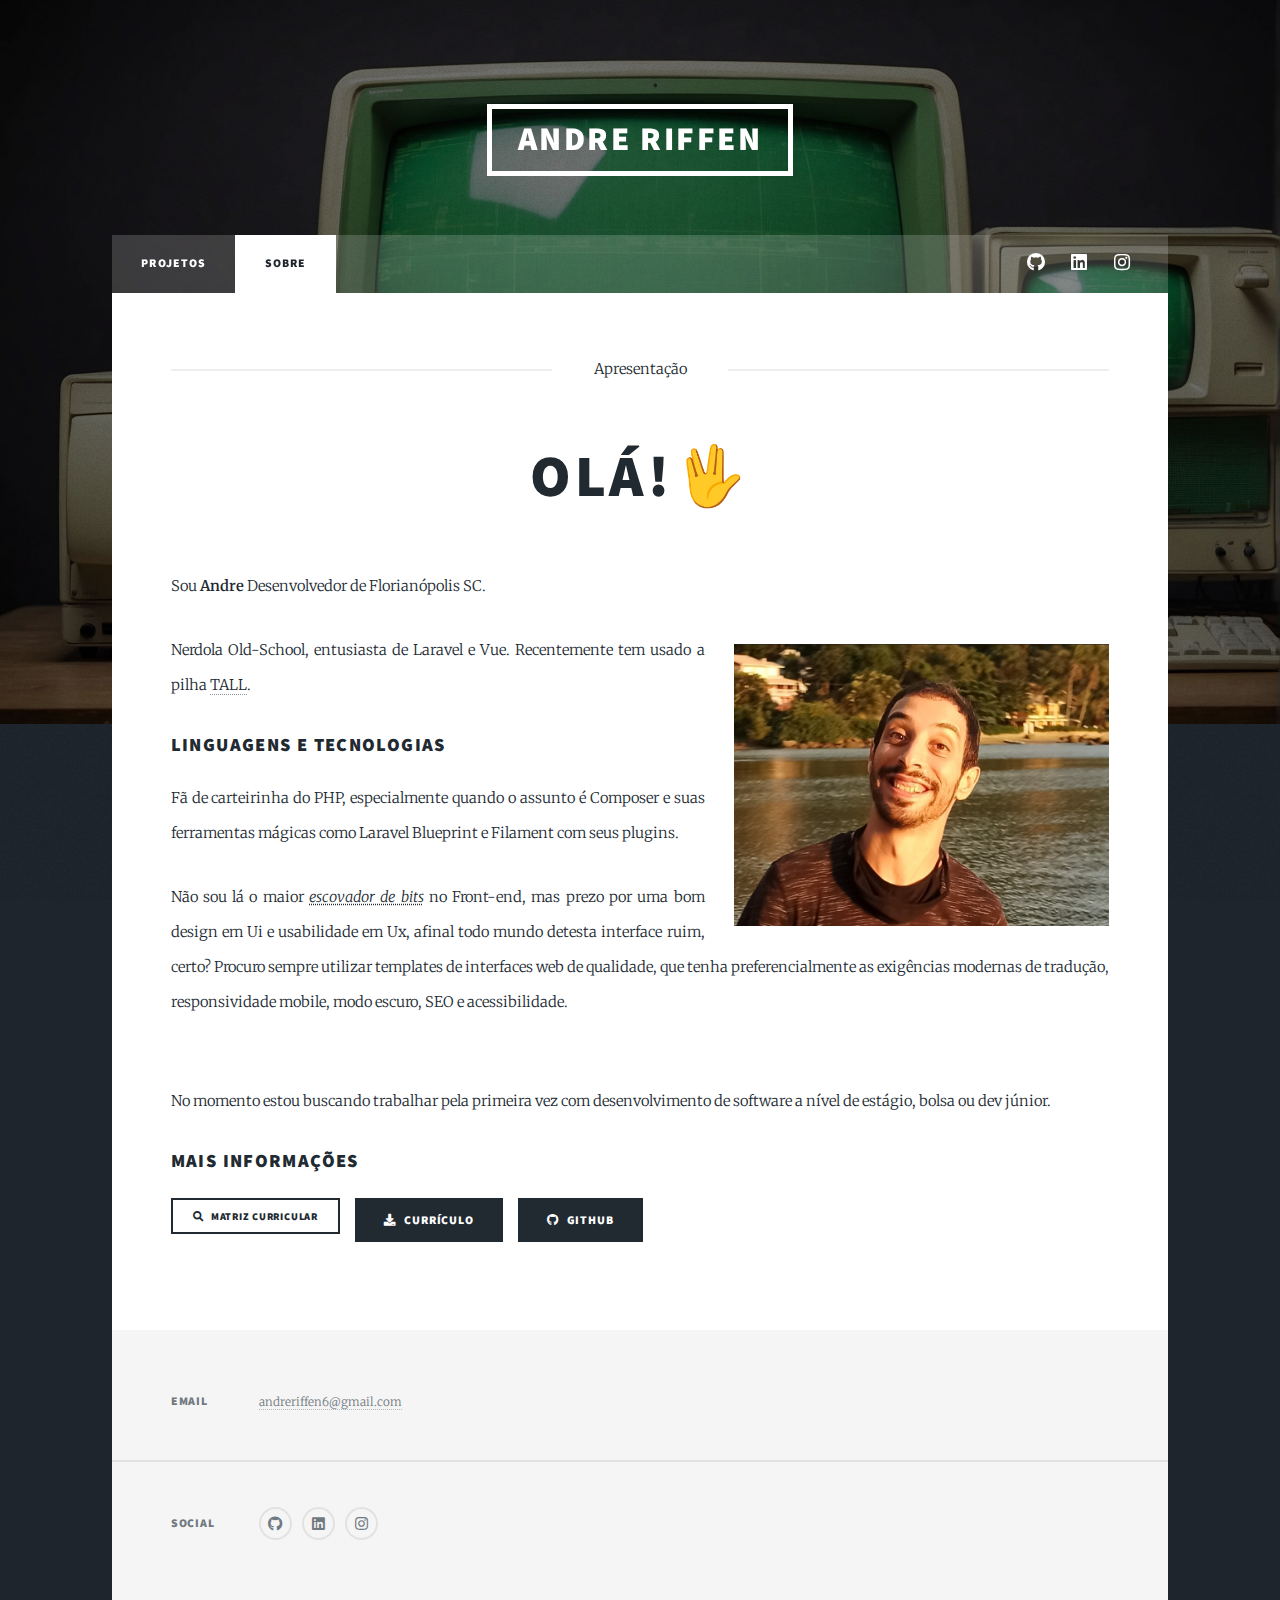
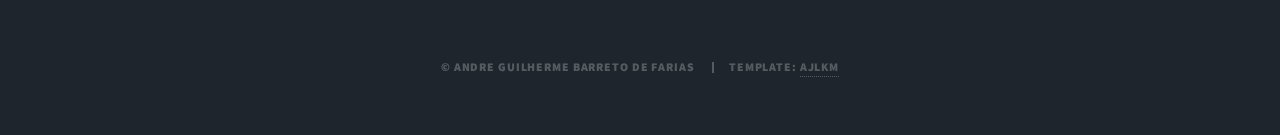
==== commit e8f1bac0: "Update" ====
--- a/sobre.html
+++ b/sobre.html
@@ -1,7 +1,7 @@
 <!DOCTYPE HTML>
 <html lang="pt">
 	<head>
-		<title>Andre Riffen - Sobre</title>
+		<title>Andre GB Farias - Sobre</title>
 		<meta charset="utf-8" />
 		<meta name="viewport" content="width=device-width, initial-scale=1, user-scalable=no" />
 		<link rel="stylesheet" href="assets/css/main.css" />
@@ -45,34 +45,31 @@
 				<section class="post">
 					<header class="major">
 						<span class="date">Apresentação</span>
-						<h1>Olá!</h1>
+						<h2>Olá!🖖</h2>
 					</header>
-					<p>Meu nome é <b>Andre Guilherme Barreto de Farias</b>, escrevo códigos e adoro conversar sobre tecnologia. </p>
+					<p>Sou <abbr style="text-decoration: none;" title="André Guilherme Barreto de Farias.🗣️ Apelido: 'Riffen'/'Andre Riffen' "><b>Andre</b></abbr> Desenvolvedor de Florianópolis SC. </p>
 					<p>
 						<span class="image right">
 							<img src="images/Perfil.jpg" alt="Imagem de Perfil de André." />
-						</span> Atualmente faço uso de <i>PHP</i>, <i>Java</i> e Banco de Dados <i>MySQL</i> relacional. Recentemente tenho experimentado <i>Javascript</i> em <i>React</i> e <i>Vue</i>. Minhas bibliotecas favoritas são <i>Tailwind</i>, <i>DaisyUI</i>, <i>Sass</i> e <i>Bootstrap</i>. <br> Minha carreira em desenvolvimento começou em 2022 ingressando no <b>Instituto Federal de Santa Catarina (IFSC)</b>. Certamente foi a melhor decisão que tomei! Hoje dedico uma boa parte dos meus dias em programação e código.
-					</p>
+						</span> 
+						Nerdola Old-School, entusiasta de Laravel e Vue. Recentemente tem usado a pilha <abbr style="text-decoration: none;" title="Tailwind CSS, Alpine.js, Livewire, Laravel 🔥"><a href="https://medium.com/@jorniks/tall-stack-building-modern-web-applications-with-laravel-f66d7b5580f3">TALL</a></abbr>.
+						<br>
+						</p>
 					<h3>Linguagens e tecnologias</h3>
-					<p>Estudos em diferentes linguagens de programação abriram janelas e ampliaram meus horizontes. <br>As principais abordagens mais utilizadas são: </p>
-					<ul>
-						<li>Programação Web com PHP (usando POO e SQL);</li>
-						<li>Programação Orientada à Objetos com Java;</li>
-						<li>Banco de Dados SQL relacional;</li>
-						<li>Análise de Sistemas com UML;</li>
-						<li>Web Design com HTML e CSS;</li>
-						<li>Interação Humano-Computador (Ux);</li>
-						<li>Design Gráfico (Ui);</li>
-					</ul>
-					</p>
+					<p>Fã de carteirinha do <abbr style="text-decoration: none;" title="Tenho argumentos provando que é equivalente ao Fiat Uno de firma com escada encima">PHP</abbr>, especialmente quando o assunto é Composer e suas ferramentas mágicas como Laravel Blueprint e Filament com seus plugins. </p>
+					<p>Não sou lá o maior <i><abbr title="Escovador de bit em sua origem é uma gíria usada com referência às pessoas que estudam em profundidade o funcionamento de um programa, procurando entender as minúcias de sua implementação e chegando aos mínimos detalhes.">escovador de bits</i></abbr> no Front-end, mas prezo por uma bom design em Ui e usabilidade em Ux, afinal todo mundo detesta interface ruim, certo? Procuro sempre utilizar templates de interfaces web de qualidade, que tenha preferencialmente as exigências modernas de tradução, responsividade mobile, modo escuro, SEO e acessibilidade.</p>
+					<br>
 					<p>No momento estou buscando trabalhar pela primeira vez com desenvolvimento de software a nível de estágio, bolsa ou dev júnior.</p>
 					<h3>Mais informações</h3>
 					<ul class="actions">
 						<li>
-							<a href="https://drive.google.com/file/d/1slwstRq8w5-bL5fwJcNVkYHIpx7Bd0hh/view?usp=sharing" class="button icon solid fa-download">Currículo</a>
+							<a class="button small icon solid fa-search" href="https://sigaa.ifsc.edu.br/sigaa/link/public/curso/curriculo/53813039">Matriz curricular</a>
 						</li>
 						<li>
-							<a href="https://github.com/andreriffen" class="button primary icon solid fa-search">GitHub</a>
+							<a href="https://drive.google.com/file/d/1NVy6doZd6GhOlwzn9jF0_b3lQbylIJye/view?usp=sharing" class="button primary icon solid fa-download">Currículo</a>
+						</li>
+						<li>
+							<a href="https://github.com/andreriffen" class="button primary icon brands fa-github">GitHub</a>
 						</li>
 					</ul>
 				</section>
@@ -123,4 +120,4 @@
 		<script src="assets/js/util.js"></script>
 		<script src="assets/js/main.js"></script>
 	</body>
-</html>+</html>
